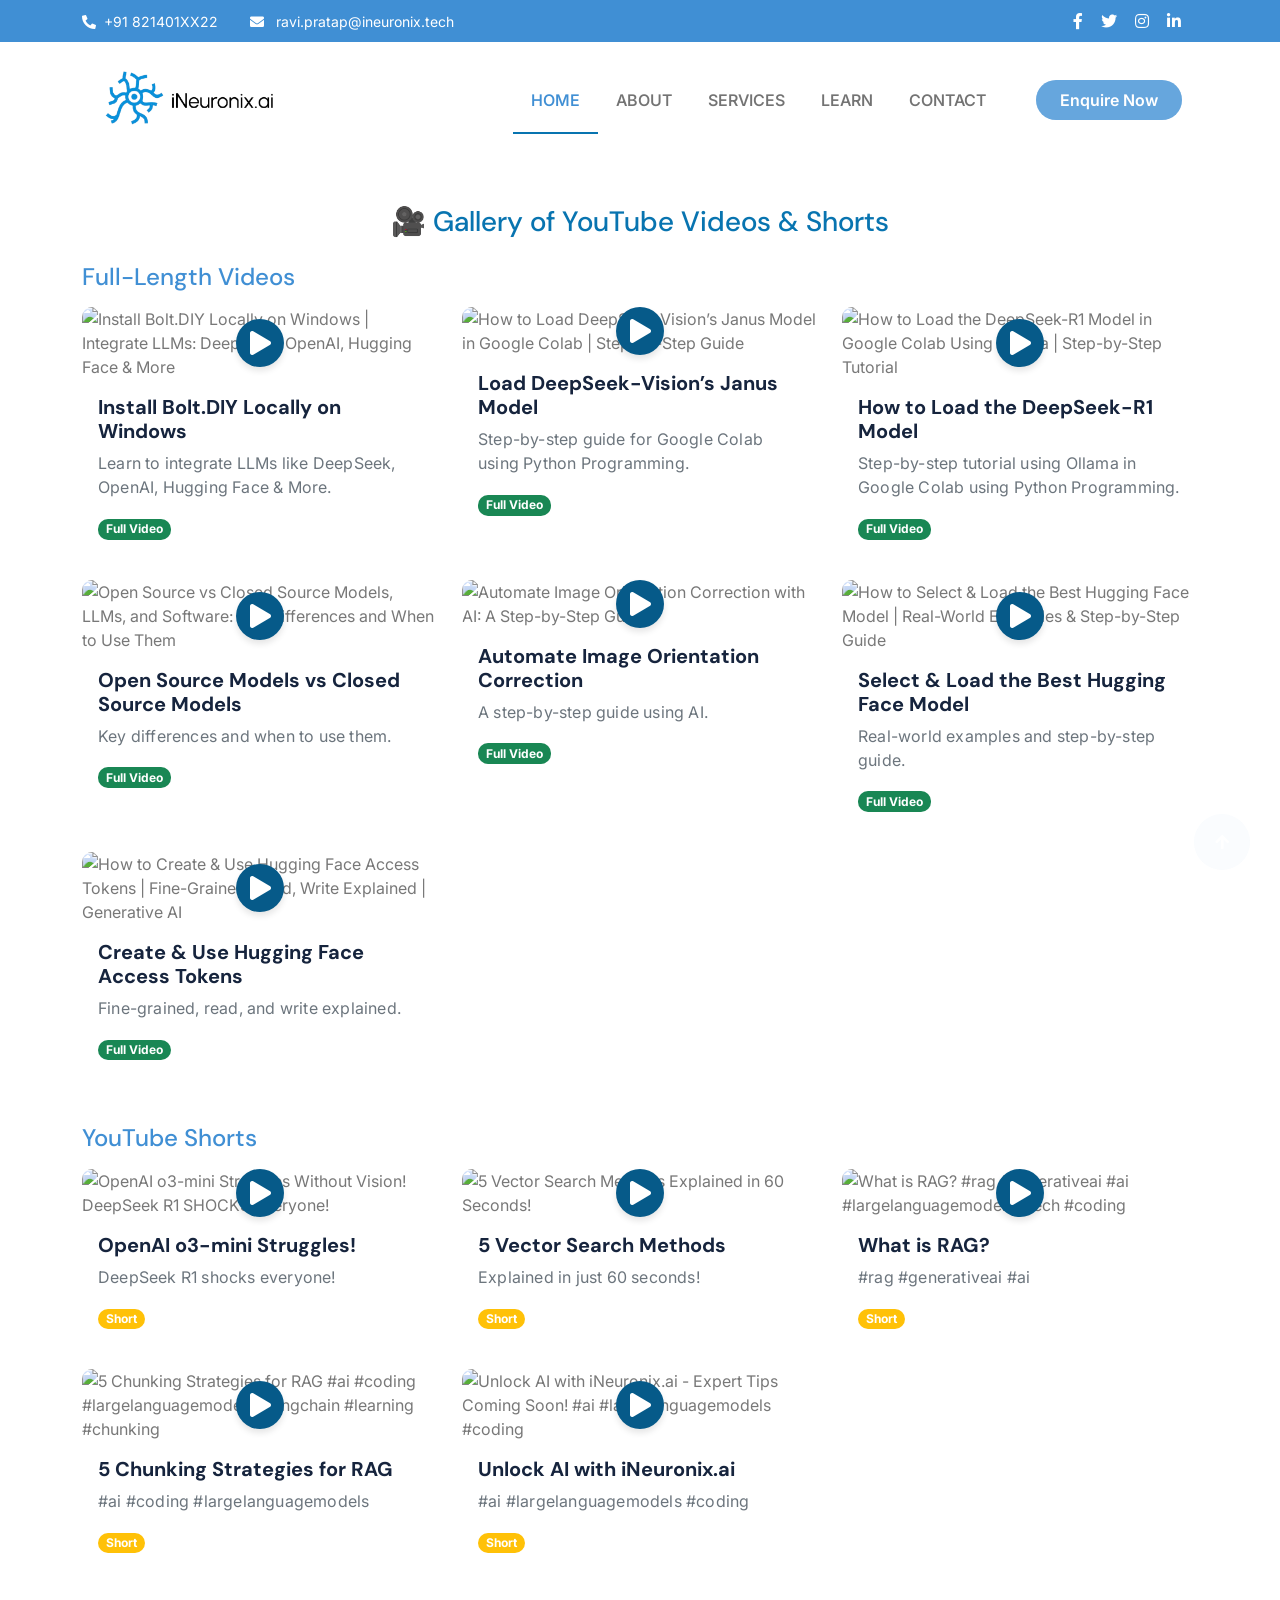
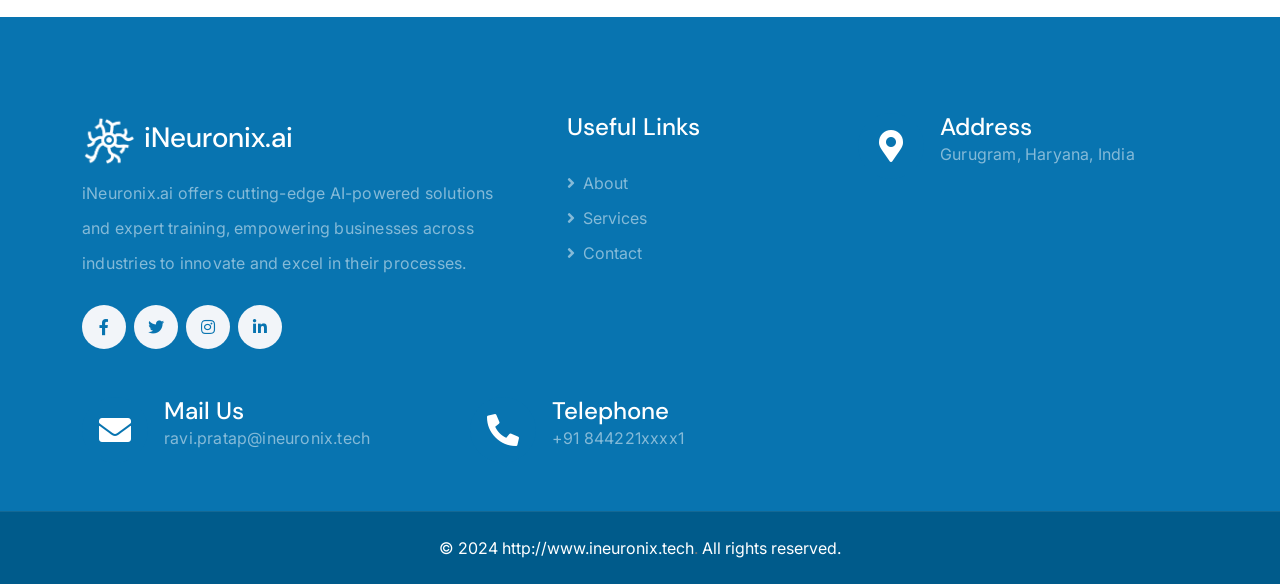
==== learn.html @ c1f0fa04 "adding youtube lectures over here" ====
<!DOCTYPE html>
<html lang="en">
  <head>
    <meta charset="utf-8" />
    <title>iNeuronix.ai</title>
    <link rel="icon" type="image/x-icon" href="img/siteicon.png" />
    <meta content="width=device-width, initial-scale=1.0" name="viewport" />
    <meta content="" name="keywords" />
    <meta content="" name="description" />

    <link rel="stylesheet" href="https://cdnjs.cloudflare.com/ajax/libs/ekko-lightbox/4.0.1/ekko-lightbox.min.css">

    <!-- Google Web Fonts -->
    <link rel="preconnect" href="https://fonts.googleapis.com" />
    <link rel="preconnect" href="https://fonts.gstatic.com" crossorigin />
    <link
      href="https://fonts.googleapis.com/css2?family=DM+Sans:ital,opsz,wght@0,9..40,100..1000;1,9..40,100..1000&family=Inter:slnt,wght@-10..0,100..900&display=swap"
      rel="stylesheet"
    />

      <!-- Add FontAwesome for icons -->
    <link
    rel="stylesheet"
    href="https://cdnjs.cloudflare.com/ajax/libs/font-awesome/6.0.0-beta3/css/all.min.css"
    />


    <!-- Add FontAwesome for icons -->
    <link
    rel="stylesheet"
    href="https://cdnjs.cloudflare.com/ajax/libs/font-awesome/6.0.0-beta3/css/all.min.css"
    />


    <!-- Icon Font Stylesheet -->
    <link
      rel="stylesheet"
      href="https://use.fontawesome.com/releases/v5.15.4/css/all.css"
    />
    <link
      href="https://cdn.jsdelivr.net/npm/bootstrap-icons@1.4.1/font/bootstrap-icons.css"
      rel="stylesheet"
    />

    <!-- Libraries Stylesheet -->
    <link rel="stylesheet" href="lib/animate/animate.min.css" />
    <link href="lib/lightbox/css/lightbox.min.css" rel="stylesheet" />
    <link href="lib/owlcarousel/assets/owl.carousel.min.css" rel="stylesheet" />
    <link
      rel="stylesheet"
      href="https://maxcdn.bootstrapcdn.com/bootstrap/4.1.3/css/bootstrap.min.css"
    />

    <!-- Customized Bootstrap Stylesheet -->
    <link href="css/bootstrap.min.css" rel="stylesheet" />

    <!-- Template Stylesheet -->
    <link href="css/style.css" rel="stylesheet" />
  </head>
  <style>
    .header-carousel {
      position: relative;
    }

    .header-carousel-item {
      position: relative;
      overflow: hidden;
    }

    .banner-carousel .slide-item .left-top-line,
    .banner-carousel .slide-item .right-bottom-curve,
    .banner-carousel .slide-item .right-top-curve {
      position: absolute;
      z-index: 2;
      opacity: 0;
      transition: opacity 1000ms ease, transform 1000ms ease;
    }

    .banner-carousel .slide-item .left-top-line {
      left: 0;
      top: 0;
      width: 350px;
      max-width: 100%;
      height: 100%;
      background: url(img/left-curve-line.png) left top no-repeat;
      transform: translateY(-100%);
    }

    .banner-carousel .slide-item .right-bottom-curve {
      right: 0;
      top: 0;
      width: 655px;
      max-width: 100%;
      height: 100%;
      background: url(img/right-curved-bg.png) right bottom no-repeat;
      transform: translateX(700px);
    }

    .banner-carousel .slide-item .right-top-curve {
      right: 0;
      top: 0;
      width: 164px;
      max-width: 100%;
      height: 100%;
      background: url(img/right-white-curve.png) right top no-repeat;
      transform: translateX(400px);
    }

    /* Active slide styles */
    .banner-carousel .active .left-top-line {
      opacity: 1;
      transform: translate(0);
      transition-delay: 200ms;
    }

    .banner-carousel .active .right-bottom-curve {
      opacity: 1;
      transform: translate(0);
      transition-delay: 1300ms;
    }

    .banner-carousel .active .right-top-curve {
      opacity: 1;
      transform: translate(0);
      transition-delay: 1300ms;
    }

    .custom-section {
      position: relative;
      overflow: hidden;
      padding: 60px 0;
      /* Adjust padding as needed */
    }

    /* Scroll effect */
    .custom-section {
      animation: scrollEffect 1s ease-in-out forwards;
    }

    @keyframes scrollEffect {
      0% {
        opacity: 0;
        transform: translateY(50px);
      }

      100% {
        opacity: 1;
        transform: translateY(0);
      }
    }

    /* Shine effect */
    .shine-effect {
      position: relative;
      overflow: hidden;
    }

    .custom-img {
      display: block;
      max-width: 100%;
      height: auto;
      opacity: 0;
      /* Start with the image hidden */
      animation: fadeIn 1s forwards;
      /* Fade-in animation */
    }

    @keyframes fadeIn {
      0% {
        opacity: 0;
        transform: translateX(-50px);
        /* Start from the left */
      }

      100% {
        opacity: 1;
        transform: translateX(0);
      }
    }

    .shine {
      position: absolute;
      top: 0;
      left: -100%;
      width: 100%;
      height: 100%;
      background: linear-gradient(
        90deg,
        rgba(255, 255, 255, 0.4) 0%,
        rgba(255, 255, 255, 0) 50%
      );
      animation: shine 3s infinite;
    }

    @keyframes shine {
      0% {
        left: -50%;
      }

      100% {
        left: 100%;
      }
    }

    /* button css start navbar */
    .pulse-glow {
      position: relative;
      overflow: hidden;
      color: white;
      animation: pulse 2s infinite;
    }

    .pulse-glow::before {
      content: "";
      position: absolute;
      top: -50%;
      left: -50%;
      width: 200%;
      height: 200%;
      background: rgba(255, 255, 255, 0.2);
      border-radius: 50%;
      animation: pulse-glow-effect 2s infinite;
      z-index: 0;
    }

    .pulse-glow:hover::before {
      animation: pulse-glow-effect 1s infinite;
    }

    @keyframes pulse {
      0% {
        transform: scale(1);
      }

      50% {
        transform: scale(1.05);
      }

      100% {
        transform: scale(1);
      }
    }

    @keyframes pulse-glow-effect {
      0% {
        transform: scale(3);
        opacity: 1;
      }

      100% {
        transform: scale(1);
        opacity: 0;
      }
    }

    .pulse-glow:hover {
      box-shadow: 0 0 15px 10px rgba(255, 255, 255, 0.5);
    }

    /* button css end */

    .custom-topbar {
      background-color: #408fd4;
    }

    .custom-border {
      border-color: white !important;
    }

    .text-white {
      color: white !important;
    }

    /* animation for about us page */
    @keyframes slideInFromRight {
      0% {
        transform: translateX(100%);
        opacity: 0;
      }

      100% {
        transform: translateX(0);
        opacity: 1;
      }
    }

    @keyframes slideInFromLeft {
      0% {
        transform: translateX(-100%);
        opacity: 0;
      }

      100% {
        transform: translateX(0);
        opacity: 1;
      }
    }

    .animate-image {
      animation: slideInFromRight 2.5s ease-in-out forwards;
    }

    .animate-text {
      animation: slideInFromLeft 2.5s ease-in-out forwards;
    }

    .custom-section {
      padding-top: 100px;
      /* Add space at the top */
      padding-bottom: 100px;
      /* Add space at the bottom */
    }

    .welcome-heading {
      font-size: 2rem;
      /* Larger font for prominence */
      font-weight: 700;
      /* Bold for emphasis */
      color: #333;
      /* Dark grey for a professional look */
      margin-bottom: 20px;
    }

    .custom-section {
      border-radius: 10px;
    }

    .custom-heading {
      font-size: 2.5rem;
      font-weight: 700;
      color: #333;
    }

    .custom-paragraph {
      font-size: 1.1rem;
      line-height: 1.6;
    }

    .nav-tabs .nav-link {
      border: none;
      background-color: transparent;
      color: #6c757d;
    }

    .nav-tabs .nav-link.active {
      color: #007bff;
      border-bottom: 2px solid #007bff;
    }

    .AboutusBottomIcons {
      color: #007bff;
    }

    .shine-effect img {
      transition: transform 0.3s ease;
    }

    .shine-effect img:hover {
      transform: scale(1.05);
    }

    .animate-text {
      animation: fadeInUp 1s ease-out;
    }

    .animate-image {
      animation: fadeIn 1s ease-in;
    }

    @keyframes fadeInUp {
      0% {
        opacity: 0;
        transform: translateY(20px);
      }

      100% {
        opacity: 1;
        transform: translateY(0);
      }
    }

    @keyframes fadeIn {
      0% {
        opacity: 0;
      }

      100% {
        opacity: 1;
      }
    }

    /* Styles for the carousel */
    .header-carousel-item {
      position: relative;
      background-size: cover;
      background-position: center;
      overflow: hidden;
      /* Prevent overflow */
    }

    /* Styles for the canvas */
    canvas {
      position: absolute;
      top: 0;
      left: 0;
      z-index: 1;
      /* Ensures canvas is above the background but below the text */
      width: 100%;
      height: 100%;
    }

    /* Carousel caption text style */
    .carousel-caption {
      position: relative;
      z-index: 2;
      /* Keeps the text above the canvas */
    }

    /* Additional styles for carousel content */
    .left-top-line,
    .right-bottom-curve,
    .right-top-curve {
      position: absolute;
      z-index: 3;
      /* Ensure these lines/curves stay above canvas */
    }

    /* Other content styling */
    .text-white,
    .fw-bold,
    .display-1 {
      z-index: 4;
    }

    .service-item {
      margin: 15px;
      transition: transform 0.3s ease, box-shadow 0.3s ease;
    }

    .service-item-inner {
      transition: all 0.3s ease;
    }

    .service-item:hover .service-item-inner {
      box-shadow: 0px 4px 20px rgba(0, 0, 0, 0.1);
      transform: translateY(-10px);
    }

    .service-icon img {
      transition: transform 0.3s ease;
    }

    .service-item:hover .service-icon img {
      transform: scale(1.1);
    }

    .service-item h4,
    .service-item p {
      transition: color 0.3s ease;
    }

    .service-item:hover h4 {
      color: #1d7185;
      font-weight: bold;
    }

    @media (max-width: 768px) {
      .service-item {
        margin: 10px 5px;
      }
    }

    @media (max-width: 576px) {
      .service-item {
        width: 100%;
        margin: 10px 0;
      }
    }

    @media (max-width: 576px) {
      .footer-item,
      .footer p,
      .footer h4 {
        text-align: left;
      }
    }

    .modal {
      background-color: rgba(0, 0, 0, 0.4);
    }
    .modal-header {
      border-bottom: 1px solid #505050;
      padding: 12px 16px 6px 16px;
      .modal-title {
        color: #ccc;

        margin: 0;
      }
      .close {
        font-size: 32px;
        opacity: 1;
        color: #ccc;
        text-shadow: none;
        outline: none;
      }
    }
    .modal-content {
      border-radius: 0;
      border: 0;
      background-color: #323232;
    }
    .img-responsive {
      width: 100%;
    }
    button.btn-play {
      position: absolute;
      top: 0;
      bottom: 0;
      padding: 0;
      margin: 0;
      margin-left: -15px;
      border: 0;
      border-radius: 0;
      outline: 0 !important;
      width: 100%;
      background-color: transparent;
      color: rgba(245, 245, 245, 0.8);
      &:hover,
      &:active,
      &:visited,
      &:focus {
        color: rgba(255, 255, 255, 1);
      }
      .glyphicon {
        padding: 0;
        margin: 0;
        color: inherit;
        background-color: inherit;
        font-size: 64px;
      }
    }
    @media (min-width: 992px) and (max-width: 1199px) {
      button.btn-play {
        .glyphicon {
          font-size: 56px;
        }
      }
    }
    @media (min-width: 768px) and (max-width: 991px) {
      button.btn-play {
        .glyphicon {
          font-size: 46px;
        }
      }
    }
    @media (max-width: 767px) {
      a.video {
        display: block;
      }
      button.btn-play {
        .glyphicon {
          font-size: 56px;
        }
      }
    }

    .play-icon {
  width: 3rem; /* Adjust size for responsiveness */
  height: 3rem; /* Ensure circular shape */
  font-size: 1.5rem; /* Icon size relative to button */
  display: flex;
  align-items: center;
  justify-content: center;
  background-color: #007bff; /* Primary color */
  color: white;
  box-shadow: 0 4px 6px rgba(0, 0, 0, 0.1); /* Optional shadow */
  transition: transform 0.2s ease; /* Smooth hover effect */
}

.play-icon:hover {
  transform: scale(1.1); /* Slightly enlarge on hover */
}

@media (max-width: 768px) {
  .play-icon {
    width: 2.5rem; /* Smaller size on small screens */
    height: 2.5rem;
    font-size: 1.2rem;
  }
}

@media (max-width: 576px) {
  .play-icon {
    width: 2rem; /* Adjust further for very small screens */
    height: 2rem;
    font-size: 1rem;
  }
}

  </style>

  <body>
    <!-- Spinner Start -->
    <div
      id="spinner"
      class="show bg-white position-fixed translate-middle w-100 vh-70 top-50 start-50 d-flex align-items-center justify-content-center"
    >
      <div
        class="spinner-border text-primary"
        style="width: 3rem; height: 3rem"
        role="status"
      >
        <span class="sr-only">Loading...</span>
      </div>
    </div>
    <!-- Spinner End -->

    <!-- Topbar Start -->
    <div
      class="container-fluid topbar px-0 px-lg-4 py-2 d-none d-lg-block custom-topbar"
    >
      <div class="container">
        <div class="row gx-0 align-items-center">
          <div class="col-lg-8 text-center text-lg-start mb-lg-0">
            <div class="d-flex flex-wrap">
              <div class="border-end pe-3 custom-border">
                <a href="#" class="text-white small"
                  ><i class="fas fa-phone-alt text-white me-2"></i>+91
                  821401XX22</a
                >
              </div>
              <div class="ps-3">
                <a href="mailto:example@gmail.com" class="text-white small"
                  ><i class="fas fa-envelope text-white me-2"></i>
                  ravi.pratap@ineuronix.tech</a
                >
              </div>
            </div>
          </div>
          <div class="col-lg-4 text-center text-lg-end">
            <div class="d-flex justify-content-end">
              <div class="d-flex border-end pe-3 custom-border">
                <a class="btn p-0 text-white me-3" href="#"
                  ><i class="fab fa-facebook-f"></i
                ></a>
                <a class="btn p-0 text-white me-3" href="#"
                  ><i class="fab fa-twitter"></i
                ></a>
                <a class="btn p-0 text-white me-3" href="#"
                  ><i class="fab fa-instagram"></i
                ></a>
                <a
                  class="btn p-0 text-white me-0"
                  href="https://www.linkedin.com/in/ineuronix-ai-750268344"
                  ><i class="fab fa-linkedin-in"></i
                ></a>
              </div>
            </div>
          </div>
        </div>
      </div>
    </div>

    <!-- Topbar End -->
    <!-- color code theme #408fd4 -->
    <!-- Navbar & Hero Start -->
    <div class="container-fluid nav-bar px-0 px-lg-4 py-lg-0">
      <div class="container">
        <nav class="navbar navbar-expand-lg navbar-light">
          <a href="index.html" class="navbar-brand p-0">
            <img
              src="img/iNeuronix.ailogo.png"
              alt="Logo"
              class="navbar-logo"
            />
          </a>
          <button
            class="navbar-toggler"
            type="button"
            data-bs-toggle="collapse"
            data-bs-target="#navbarCollapse"
          >
            <span class="fa fa-bars"></span>
          </button>
          <div class="collapse navbar-collapse" id="navbarCollapse">
            <!-- Align all items to the right including "Get a Quote" button -->
            <div class="navbar-nav ms-auto align-items-center">
              <a href="index.html" class="nav-item nav-link active">HOME</a>
              <a href="index.html" class="nav-item nav-link">ABOUT</a>
              <a href="index.html" class="nav-item nav-link">SERVICES</a>
              <a href="learn.html" class="nav-item nav-link">LEARN</a>
              <!-- <a href="carrer.html" class="nav-item nav-link">Careers</a> -->
              <a href="index.html" class="nav-item nav-link">CONTACT</a>
              <!-- Get a Quote Button -->
              <div class="nav-btn px-3">
                <a
                  href="#"
                  id="getQuoteBtn"
                  class="btn btn-primary rounded-pill py-2 px-4 ms-3 flex-shrink-0 pulse-glow"
                  style="background-color: #408fd4"
                  >Enquire Now</a
                >
              </div>

              <!-- Modal for Query Box -->
              <div id="quoteModal" class="modal" tabindex="-1" role="dialog">
                <div class="modal-dialog" role="document">
                  <div class="modal-content">
                    <div class="modal-header">
                      <h5 class="modal-title">Send a Query</h5>
                      <button
                        type="button"
                        class="close"
                        data-bs-dismiss="modal"
                        aria-label="Close"
                      >
                        <span aria-hidden="true">&times;</span>
                      </button>
                    </div>
                    <div class="modal-body">
                      <form id="quoteForm">
                        <div class="mb-3">
                          <label for="query" class="form-label"
                            >Your Query</label
                          >
                          <textarea
                            class="form-control"
                            id="query"
                            rows="3"
                            placeholder="Write your query here..."
                          ></textarea>
                        </div>
                      </form>
                    </div>
                    <div class="modal-footer">
                      <button
                        type="button"
                        class="btn btn-primary"
                        id="sendEmailBtn"
                      >
                        Send
                      </button>
                      <button
                        type="button"
                        class="btn btn-secondary"
                        data-bs-dismiss="modal"
                      >
                        Close
                      </button>
                    </div>
                  </div>
                </div>
              </div>
            </div>
          </div>
        </nav>
      </div>
    </div>
    <!-- Navbar & Hero End -->

    <!-- Modal Search Start -->
    <div
      class="modal fade"
      id="searchModal"
      tabindex="-1"
      aria-labelledby="exampleModalLabel"
      aria-hidden="true"
    >
      <div class="modal-dialog modal-fullscreen">
        <div class="modal-content rounded-0">
          <div class="modal-header">
            <h5 class="modal-title" id="exampleModalLabel">
              Search by keyword
            </h5>
            <button
              type="button"
              class="btn-close"
              data-bs-dismiss="modal"
              aria-label="Close"
            ></button>
          </div>
          <div class="modal-body d-flex align-items-center bg-primary">
            <div class="input-group w-75 mx-auto d-flex">
              <input
                type="search"
                class="form-control p-3"
                placeholder="keywords"
                aria-describedby="search-icon-1"
              />
              <span
                id="search-icon-1"
                class="btn bg-light border nput-group-text p-3"
                ><i class="fa fa-search"></i
              ></span>
            </div>
          </div>
        </div>
      </div>
    </div>
    <!-- Modal Search End -->

<!-- YouTube Section Starts -->
<section class="container my-5">
    <div class="mb-5">
    
    <h3 class="text-center text-primary mb-4" id="youtube-gallery">
      🎥 Gallery of YouTube Videos & Shorts
    </h3>
  
    <!-- Full-Length Videos Section -->
    <h4 class="mb-3" style="color: #408fd4;">Full-Length Videos</h4>
    <div class="row g-4">
      <!-- Video 1 -->
      <div class="col-md-4 col-sm-6">
        <div class="card shadow-sm border-0">
          <div class="position-relative">
            <img
              src="https://img.youtube.com/vi/5AJchjvlkFM/mqdefault.jpg"
              alt="Install Bolt.DIY Locally on Windows | Integrate LLMs: DeepSeek, OpenAI, Hugging Face & More"
              class="card-img-top img-fluid rounded"
            />
            <a
              href="https://youtu.be/5AJchjvlkFM"
              target="_blank"
              class="btn btn-primary position-absolute top-50 start-50 translate-middle rounded-circle play-icon"
              aria-label="Play video Install Bolt.DIY Locally on Windows"
            >
              <i class="fas fa-play"></i>
            </a>
          </div>
          <div class="card-body">
            <h5 class="card-title">Install Bolt.DIY Locally on Windows</h5>
            <p class="card-text text-muted">
              Learn to integrate LLMs like DeepSeek, OpenAI, Hugging Face & More.
            </p>
            <span class="badge bg-success">Full Video</span>
          </div>
        </div>
      </div>
  
      <!-- Video 2 -->
      <div class="col-md-4 col-sm-6">
        <div class="card shadow-sm border-0">
          <div class="position-relative">
            <img
              src="https://img.youtube.com/vi/Y2lNra4HDlc/mqdefault.jpg"
              alt="How to Load DeepSeek-Vision’s Janus Model in Google Colab | Step-by-Step Guide"
              class="card-img-top img-fluid rounded"
            />
            <a
              href="https://youtu.be/Y2lNra4HDlc"
              target="_blank"
              class="btn btn-primary btn-sm position-absolute top-50 start-50 translate-middle rounded-circle play-icon"
              aria-label="Play video How to Load DeepSeek-Vision’s Janus Model"
            >
              <i class="fas fa-play"></i>
            </a>
          </div>
          <div class="card-body">
            <h5 class="card-title">Load DeepSeek-Vision’s Janus Model</h5>
            <p class="card-text text-muted">Step-by-step guide for Google Colab using Python Programming.</p>
            <span class="badge bg-success">Full Video</span>
          </div>
        </div>
      </div>

      <!-- Video Card 3 -->
<div class="col-md-4 col-sm-6">
    <div class="card shadow-sm border-0">
      <div class="position-relative">
        <img
          src="https://img.youtube.com/vi/vvIVIOD5pmQ/mqdefault.jpg"
          alt="How to Load the DeepSeek-R1 Model in Google Colab Using Ollama | Step-by-Step Tutorial"
          class="card-img-top img-fluid rounded"
        />
        <a
          href="https://youtu.be/vvIVIOD5pmQ"
          target="_blank"
          class="btn btn-primary btn-sm position-absolute top-50 start-50 translate-middle rounded-circle play-icon"
          aria-label="Play video How to Load the DeepSeek-R1 Model"
        >
          <i class="fas fa-play"></i>
        </a>
      </div>
      <div class="card-body">
        <h5 class="card-title">How to Load the DeepSeek-R1 Model</h5>
        <p class="card-text text-muted">Step-by-step tutorial using Ollama in Google Colab using Python Programming.</p>
        <span class="badge bg-success">Full Video</span>
      </div>
    </div>
  </div>
  
  <!-- Video Card 4 -->
  <div class="col-md-4 col-sm-6">
    <div class="card shadow-sm border-0">
      <div class="position-relative">
        <img
          src="https://img.youtube.com/vi/NCKCXyfZfzA/mqdefault.jpg"
          alt="Open Source vs Closed Source Models, LLMs, and Software: Key Differences and When to Use Them"
          class="card-img-top img-fluid rounded"
        />
        <a
          href="https://youtu.be/NCKCXyfZfzA"
          target="_blank"
          class="btn btn-primary btn-sm position-absolute top-50 start-50 translate-middle rounded-circle play-icon"
          aria-label="Play video Open Source vs Closed Source Models"
        >
          <i class="fas fa-play"></i>
        </a>
      </div>
      <div class="card-body">
        <h5 class="card-title">Open Source Models vs Closed Source Models</h5>
        <p class="card-text text-muted">Key differences and when to use them.</p>
        <span class="badge bg-success">Full Video</span>
      </div>
    </div>
  </div>
  
  <!-- Video Card 5 -->
  <div class="col-md-4 col-sm-6">
    <div class="card shadow-sm border-0">
      <div class="position-relative">
        <img
          src="https://img.youtube.com/vi/DJSUKn8GJug/mqdefault.jpg"
          alt="Automate Image Orientation Correction with AI: A Step-by-Step Guide"
          class="card-img-top img-fluid rounded"
        />
        <a
          href="https://youtu.be/DJSUKn8GJug"
          target="_blank"
          class="btn btn-primary btn-sm position-absolute top-50 start-50 translate-middle rounded-circle play-icon"
          aria-label="Play video Automate Image Orientation Correction"
        >
          <i class="fas fa-play"></i>
        </a>
      </div>
      <div class="card-body">
        <h5 class="card-title">Automate Image Orientation Correction</h5>
        <p class="card-text text-muted">A step-by-step guide using AI.</p>
        <span class="badge bg-success">Full Video</span>
      </div>
    </div>
  </div>
  
  <!-- Video Card 6 -->
  <div class="col-md-4 col-sm-6">
    <div class="card shadow-sm border-0">
      <div class="position-relative">
        <img
          src="https://img.youtube.com/vi/vr5sCW8g6pM/mqdefault.jpg"
          alt="How to Select & Load the Best Hugging Face Model | Real-World Examples & Step-by-Step Guide"
          class="card-img-top img-fluid rounded"
        />
        <a
          href="https://youtu.be/vr5sCW8g6pM"
          target="_blank"
          class="btn btn-primary btn-sm position-absolute top-50 start-50 translate-middle rounded-circle play-icon"
          aria-label="Play video Select & Load the Best Hugging Face Model"
        >
          <i class="fas fa-play"></i>
        </a>
      </div>
      <div class="card-body">
        <h5 class="card-title">Select & Load the Best Hugging Face Model</h5>
        <p class="card-text text-muted">Real-world examples and step-by-step guide.</p>
        <span class="badge bg-success">Full Video</span>
      </div>
    </div>
  </div>
  
  <!-- Video Card 7 -->
  <div class="col-md-4 col-sm-6">
    <div class="card shadow-sm border-0">
      <div class="position-relative">
        <img
          src="https://img.youtube.com/vi/jHq0szbqL9Y/mqdefault.jpg"
          alt="How to Create & Use Hugging Face Access Tokens | Fine-Grained, Read, Write Explained | Generative AI"
          class="card-img-top img-fluid rounded"
        />
        <a
          href="https://youtu.be/jHq0szbqL9Y"
          target="_blank"
          class="btn btn-primary btn-sm position-absolute top-50 start-50 translate-middle rounded-circle play-icon"
          aria-label="Play video Create & Use Hugging Face Access Tokens"
        >
          <i class="fas fa-play"></i>
        </a>
      </div>
      <div class="card-body">
        <h5 class="card-title">Create & Use Hugging Face Access Tokens</h5>
        <p class="card-text text-muted">Fine-grained, read, and write explained.</p>
        <span class="badge bg-success">Full Video</span>
      </div>
    </div>
  </div>
  
  
      <!-- Repeat for other full-length videos -->
      <!-- Add cards for all other videos following the same structure -->
    </div>
  
    <!-- Shorts Section -->
    <h4 class="mt-5 mb-3" style="color: #408fd4;">YouTube Shorts</h4>
    <div class="row g-4">
      <!-- Short 1 -->
      <div class="col-md-4 col-sm-6">
        <div class="card shadow-sm border-0">
          <div class="position-relative">
            <img
              src="https://img.youtube.com/vi/7bcs5Qo1Xew/mqdefault.jpg"
              alt="OpenAI o3-mini Struggles Without Vision! DeepSeek R1 SHOCKS Everyone!"
              class="card-img-top img-fluid rounded"
            />
            <a
              href="https://youtube.com/shorts/7bcs5Qo1Xew"
              target="_blank"
              class="btn btn-primary btn-sm position-absolute top-50 start-50 translate-middle rounded-circle play-icon"
              aria-label="Play short OpenAI o3-mini Struggles Without Vision"
            >
              <i class="fas fa-play"></i>
            </a>
          </div>
          <div class="card-body">
            <h5 class="card-title">OpenAI o3-mini Struggles!</h5>
            <p class="card-text text-muted">DeepSeek R1 shocks everyone!</p>
            <span class="badge bg-warning">Short</span>
          </div>
        </div>
      </div>
  
      <!-- Short 2 -->
      <div class="col-md-4 col-sm-6">
        <div class="card shadow-sm border-0">
          <div class="position-relative">
            <img
              src="https://img.youtube.com/vi/E8EFEJ_XKJ4/mqdefault.jpg"
              alt="5 Vector Search Methods Explained in 60 Seconds!"
              class="card-img-top img-fluid rounded"
            />
            <a
              href="https://youtube.com/shorts/E8EFEJ_XKJ4"
              target="_blank"
              class="btn btn-primary btn-sm position-absolute top-50 start-50 translate-middle rounded-circle play-icon"
              aria-label="Play short 5 Vector Search Methods"
            >
              <i class="fas fa-play"></i>
            </a>
          </div>
          <div class="card-body">
            <h5 class="card-title">5 Vector Search Methods</h5>
            <p class="card-text text-muted">Explained in just 60 seconds!</p>
            <span class="badge bg-warning">Short</span>
          </div>
        </div>
      </div>

      <!-- Short 3 -->
<div class="col-md-4 col-sm-6">
    <div class="card shadow-sm border-0">
      <div class="position-relative">
        <img
          src="https://img.youtube.com/vi/cdIrGpb0aqM/mqdefault.jpg"
          alt="What is RAG? #rag #generativeai #ai #largelanguagemodels #tech #coding"
          class="card-img-top img-fluid rounded"
        />
        <a
          href="https://youtube.com/shorts/cdIrGpb0aqM"
          target="_blank"
          class="btn btn-primary btn-sm position-absolute top-50 start-50 translate-middle rounded-circle play-icon"
          aria-label="Play short What is RAG?"
        >
          <i class="fas fa-play"></i>
        </a>
      </div>
      <div class="card-body">
        <h5 class="card-title">What is RAG?</h5>
        <p class="card-text text-muted">#rag #generativeai #ai</p>
        <span class="badge bg-warning">Short</span>
      </div>
    </div>
  </div>
  
  <!-- Short 4 -->
  <div class="col-md-4 col-sm-6">
    <div class="card shadow-sm border-0">
      <div class="position-relative">
        <img
          src="https://img.youtube.com/vi/xlN3HMVhSmg/mqdefault.jpg"
          alt="5 Chunking Strategies for RAG #ai #coding #largelanguagemodels #langchain #learning #chunking"
          class="card-img-top img-fluid rounded"
        />
        <a
          href="https://youtube.com/shorts/xlN3HMVhSmg"
          target="_blank"
          class="btn btn-primary btn-sm position-absolute top-50 start-50 translate-middle rounded-circle play-icon"
          aria-label="Play short 5 Chunking Strategies for RAG"
        >
          <i class="fas fa-play"></i>
        </a>
      </div>
      <div class="card-body">
        <h5 class="card-title">5 Chunking Strategies for RAG</h5>
        <p class="card-text text-muted">#ai #coding #largelanguagemodels</p>
        <span class="badge bg-warning">Short</span>
      </div>
    </div>
  </div>
  
  <!-- Short 5 -->
  <div class="col-md-4 col-sm-6">
    <div class="card shadow-sm border-0">
      <div class="position-relative">
        <img
          src="https://img.youtube.com/vi/EMslLvAOVHE/mqdefault.jpg"
          alt="Unlock AI with iNeuronix.ai - Expert Tips Coming Soon! #ai #largelanguagemodels #coding"
          class="card-img-top img-fluid rounded"
        />
        <a
          href="https://youtube.com/shorts/EMslLvAOVHE"
          target="_blank"
          class="btn btn-primary btn-sm position-absolute top-50 start-50 translate-middle rounded-circle play-icon"
          aria-label="Play short Unlock AI with iNeuronix.ai"
        >
          <i class="fas fa-play"></i>
        </a>
      </div>
      <div class="card-body">
        <h5 class="card-title">Unlock AI with iNeuronix.ai</h5>
        <p class="card-text text-muted">#ai #largelanguagemodels #coding</p>
        <span class="badge bg-warning">Short</span>
      </div>
    </div>
  </div>
</div>
      <!-- Repeat for other shorts -->
      <!-- Add cards for all other shorts following the same structure -->
    </div>
  </section>
  <!-- YouTube Section Ends -->
  

  <!-- Optional: Include a grid system or additional CSS framework if needed -->
  
    <!-- Footer Start -->
    <div class="container-fluid footer py-5 wow fadeIn" data-wow-delay="0.2s">
      <div class="container py-5">
        <div class="row g-5">
          <!-- Company Info Section -->
          <div class="col-md-6 col-lg-5">
            <div class="footer-item">
              <a href="index.html">
                <h3>
                  <img
                    src="img/footerLogo.png"
                    alt="Logo"
                    class="navbar-logo"
                  />
                  <span style="color: #fff">iNeuronix.ai</span>
                </h3>
              </a>
              <p class="text-white-50 mb-4">
                iNeuronix.ai offers cutting-edge AI-powered solutions and expert
                training, empowering businesses across industries to innovate
                and excel in their processes.
              </p>
              <div class="footer-btn d-flex">
                <a class="btn btn-md-square rounded-circle me-2" href="#"
                  ><i class="fab fa-facebook-f"></i
                ></a>
                <a class="btn btn-md-square rounded-circle me-2" href="#"
                  ><i class="fab fa-twitter"></i
                ></a>
                <a class="btn btn-md-square rounded-circle me-2" href="#"
                  ><i class="fab fa-instagram"></i
                ></a>
                <a class="btn btn-md-square rounded-circle me-2" href="#"
                  ><i class="fab fa-linkedin-in"></i
                ></a>
              </div>
            </div>
          </div>

          <!-- Useful Links Section -->
          <div class="col-md-6 col-lg-3">
            <div class="footer-item">
              <h4 class="text-white mb-4">Useful Links</h4>
              <ul class="list-unstyled">
                <li>
                  <a href="#" class="text-white-50"
                    ><i class="fas fa-angle-right me-2"></i>About</a
                  >
                </li>
                <li>
                  <a href="#" class="text-white-50"
                    ><i class="fas fa-angle-right me-2"></i>Services</a
                  >
                </li>
                <li>
                  <!-- <a href="#" class="text-white-50"
                    ><i class="fas fa-angle-right me-2"></i>Careers</a
                  > -->
                </li>
                <li>
                  <a href="#" class="text-white-50"
                    ><i class="fas fa-angle-right me-2"></i>Contact</a
                  >
                </li>
              </ul>
            </div>
          </div>

          <!-- Contact Info Section -->
          <div class="col-lg-6 col-xl-4">
            <div class="d-flex">
              <div
                class="btn-xl-square bg-primary text-white rounded-circle p-4 me-3"
              >
                <i class="fas fa-map-marker-alt fa-2x"></i>
              </div>
              <div>
                <h4 class="text-white">Address</h4>
                <p class="text-white-50 mb-0">Gurugram, Haryana, India</p>
              </div>
            </div>
          </div>

          <div class="col-lg-6 col-xl-4">
            <div class="d-flex">
              <div
                class="btn-xl-square bg-primary text-white rounded-circle p-4 me-3"
              >
                <i class="fas fa-envelope fa-2x"></i>
              </div>
              <div>
                <h4 class="text-white">Mail Us</h4>
                <p class="text-white-50 mb-0">ravi.pratap@ineuronix.tech</p>
              </div>
            </div>
          </div>

          <div class="col-lg-6 col-xl-4">
            <div class="d-flex">
              <div
                class="btn-xl-square bg-primary text-white rounded-circle p-4 me-3"
              >
                <i class="fas fa-phone-alt fa-2x"></i>
              </div>
              <div>
                <h4 class="text-white">Telephone</h4>
                <p class="text-white-50 mb-0">+91 844221xxxx1</p>
              </div>
            </div>
          </div>
        </div>
      </div>
    </div>
    <!-- Footer End -->

    <!-- Copyright Start -->
    <div class="container-fluid copyright py-4">
      <div class="container">
        <div class="row g-4 align-items-center">
          <center>
            <span class="text-body"
              ><a href="#" class="text-white"
                >© 2024 http://www.ineuronix.tech</a
              >. <span class="text-white">All rights reserved.</span></span
            >
          </center>
        </div>
      </div>
    </div>
    <!-- Copyright End -->

    <script>
      $(document).delegate(
        '*[data-toggle="lightbox"]',
        "click",
        function (event) {
          event.preventDefault();
          $(this).ekkoLightbox();
        }
      );
    </script>

    <!-- Back to Top -->
    <a
      href="#"
      class="btn btn-lg-square rounded-circle back-to-top contact-sendbtn"
      ><i class="fa fa-arrow-up"></i
    ></a>

    <script src="https://cdnjs.cloudflare.com/ajax/libs/ekko-lightbox/4.0.1/ekko-lightbox.min.js"></script>

    <script src="https://ajax.googleapis.com/ajax/libs/jquery/3.3.1/jquery.min.js"></script>
    <script src="https://maxcdn.bootstrapcdn.com/bootstrap/4.1.3/js/bootstrap.min.js"></script>

    <!-- JavaScript Libraries -->
    <script src="https://ajax.googleapis.com/ajax/libs/jquery/3.6.4/jquery.min.js"></script>
    <script src="https://cdn.jsdelivr.net/npm/bootstrap@5.0.0/dist/js/bootstrap.bundle.min.js"></script>
    <script src="lib/wow/wow.min.js"></script>
    <script src="lib/easing/easing.min.js"></script>
    <script src="lib/waypoints/waypoints.min.js"></script>
    <script src="lib/counterup/counterup.min.js"></script>
    <script src="lib/lightbox/js/lightbox.min.js"></script>
    <script src="lib/owlcarousel/owl.carousel.min.js"></script>

    <!-- Template Javascript -->
    <script src="js/main.js"></script>
    <script src="js/banner.js"></script>
    <script src="js/animations.js"></script>

    <script
      src="https://code.jquery.com/jquery-3.3.1.min.js"
      integrity="sha256-FgpCb/KJQlLNfOu91ta32o/NMZxltwRo8QtmkMRdAu8="
      crossorigin="anonymous"
    ></script>
  </body>
</html>
---- css/style.css ----
/*** Spinner Start ***/



/* navbar new css */
/* Fresh Navbar Styles */
/* .navbar {
     background-color: #fff; /
    box-shadow: 0 2px 10px rgba(0, 0, 0, 0.1); 
} */

p {
    letter-spacing: 0.2px;
}

.navbar .nav-link {
    color: #333;
    /* Default text color */
    font-weight: 550;
    /* Slightly bolder text */
    padding: 10px 15px;
    /* Spacing around the nav items */
    position: relative;
    /* For positioning the underline effect */
    transition: color 0.3s ease;
    /* Smooth transition for color change */
}

.navbar .nav-link:hover,
.navbar .nav-link.active {
    color: #0874b0;
    /* Hover/Active text color */
}

.navbar .nav-link::before {
    content: "";
    position: absolute;
    bottom: -4px;
    /* Positioning the underline slightly below the text */
    left: 0;
    width: 0;
    height: 2px;
    background-color: #0874b0;
    /* Underline color */
    transition: width 0.3s ease;
    /* Smooth animation for underline */
}

.navbar .nav-link:hover::before,
.navbar .nav-link.active::before {
    width: 100%;
    /* Full width underline on hover/active */
}

.navbar-logo {
    max-height: 55px;
    /* Restrict the logo size */
}

/* Toggler button styles */
.navbar-toggler {
    border: none;
    outline: none;
}

.navbar-toggler .fa-bars {
    color: #333;
    font-size: 20px;
    /* Slightly larger icon */
}

/* Button styles */
.nav-btn .btn-primary {
    background-color: #408fd4;
    /* Use the primary color */
    border: none;
    transition: background-color 0.3s ease;
}

.nav-btn .btn-primary:hover {
    background-color: #065a89;
    /* Darken button on hover */
}



/* navbar css end */
#spinner {
    opacity: 0;
    visibility: hidden;
    transition: opacity .5s ease-out, visibility 0s linear .5s;
    z-index: 99999;
}

#spinner.show {
    transition: opacity .5s ease-out, visibility 0s linear 0s;
    visibility: visible;
    opacity: 1;
}

/*** Spinner End ***/

.back-to-top {
    position: fixed;
    right: 30px;
    bottom: 30px;
    transition: 0.5s;
    z-index: 99;
}


/*** Button Start ***/
.btn {
    font-weight: 600;
    transition: .5s;
}

.btn-square {
    width: 32px;
    height: 32px;
}

.btn-sm-square {
    width: 34px;
    height: 34px;
}

.btn-md-square {
    width: 44px;
    height: 44px;
}

.btn-lg-square {
    width: 56px;
    height: 56px;
}

.btn-xl-square {
    width: 66px;
    height: 66px;
}

.btn-square,
.btn-sm-square,
.btn-md-square,
.btn-lg-square,
.btn-xl-square {
    padding: 0;
    display: flex;
    align-items: center;
    justify-content: center;
    font-weight: normal;
}

.btn.btn-primary {
    background-color: #065a89;
    color: var(--bs-white);
    border: none;
}

.btn.btn-primary:hover {
    background: var(--bs-dark);
    color: var(--bs-white);
}

.btn.btn-light {
    color: var(--bs-primary);
    border: none;
}

.btn.btn-light:hover {
    color: var(--bs-white);
    background: var(--bs-dark);
}

.btn.btn-dark {
    color: var(--bs-white);
    border: none;
    position: relative;
    display: block;
    font-size: 18px;
    line-height: 30px;
    font-weight: 400;
    padding: 19px 50px 16px;
    z-index: 1;
    letter-spacing: 0.1em;
    color: inherit;
}


.btn.btn-dark:hover {
    color: var(--bs-primary);
    background: var(--bs-light);
}


/*** Topbar Start ***/
.topbar .dropdown-toggle::after {
    border: none;
    content: "\f107";
    font-family: "Font Awesome 5 Free";
    font-weight: 600;
    vertical-align: middle;
    margin-left: 8px;
    color: var(--bs-primary);
}

.topbar .dropdown .dropdown-menu a:hover {
    background: var(--bs-primary);
    color: var(--bs-white);
}

.topbar .dropdown .dropdown-menu {
    transform: rotateX(0deg);
    visibility: visible;
    background: var(--bs-light);
    padding-top: 10px;
    border: 0;
    transition: .5s;
    opacity: 1;
}

/*** Topbar End ***/


/*** Navbar Start ***/
.nav-bar {
    background: var(--bs-white);
    transition: 1s;
}

.navbar-light .navbar-brand img {
    max-height: 60px;
    transition: .5s;
}

.nav-bar .navbar-light .navbar-brand img {
    max-height: 95px;
}

.navbar .navbar-nav .nav-item .nav-link {
    padding: 0;
}

.navbar .navbar-nav .nav-item {
    display: flex;
    align-items: center;
    padding: 18px;
}

.navbar-light .navbar-nav .nav-item:hover,
.navbar-light .navbar-nav .nav-item.active,
.navbar-light .navbar-nav .nav-item:hover .nav-link,
.navbar-light .navbar-nav .nav-item.active .nav-link {
    /* color: var(--bs-primary); */
    color: #408fd4;
}

@media (max-width: 991px) {
    .navbar {
        padding: 10px 0;
    }

    .navbar .navbar-nav .nav-link {
        padding: 0;
    }

    .navbar .navbar-nav .nav-item {
        display: flex;
        padding: 10px;
        flex-direction: column;
        justify-content: start;
        align-items: start;
    }

    .navbar .navbar-nav .nav-btn {
        display: flex;
        justify-content: start;
    }

    .navbar .navbar-nav {
        width: 100%;
        display: flex;
        margin-top: 20px;
        padding-bottom: 20px;
        /* background: var(--bs-light); */
        border-radius: 10px;
    }

    .navbar.navbar-expand-lg .navbar-toggler {
        padding: 8px 15px;
        border: 1px solid var(--bs-primary);
        color: var(--bs-primary);
    }
}

.navbar .dropdown-toggle::after {
    border: none;
    content: "\f107";
    font-family: "Font Awesome 5 Free";
    font-weight: 600;
    vertical-align: middle;
    margin-left: 8px;
}

.dropdown .dropdown-menu .dropdown-item:hover {
    background: var(--bs-primary);
    color: var(--bs-white);
}

@media (min-width: 992px) {
    .navbar {
        padding: 10px 0;
    }

    .navbar .nav-btn {
        display: flex;
        align-items: center;
        justify-content: end;
    }

    .navbar .navbar-nav {
        /* width: 100%; */
        display: flex;
        justify-content: center;
        align-items: center;

        border-radius: 10px;
    }

    .navbar .navbar-nav .nav-btn {
        width: 100%;
        display: flex;
        margin-left: auto;
    }

    .navbar .nav-item .dropdown-menu {
        display: block;
        visibility: hidden;
        top: 100%;
        transform: rotateX(-75deg);
        transform-origin: 0% 0%;
        border: 0;
        border-radius: 10px;
        transition: .5s;
        opacity: 0;
    }

    .navbar .nav-item:hover .dropdown-menu {
        transform: rotateX(0deg);
        visibility: visible;
        margin-top: 20px;
        background: var(--bs-light);
        transition: .5s;
        opacity: 1;
    }
}

/*** Navbar End ***/


/*** Carousel Hero Header Start ***/
.header-carousel .header-carousel-item {
    height: 600px;
}

.header-carousel .owl-nav .owl-prev,
.header-carousel .owl-nav .owl-next {
    position: absolute;
    width: 60px;
    height: 60px;
    border-radius: 60px;
    background: var(--bs-light);
    /* color: var(--bs-primary); */
    color: #408fd4;
    font-size: 26px;
    display: flex;
    align-items: center;
    justify-content: center;
    transition: 0.5s;
}

.header-carousel .owl-nav .owl-prev {
    bottom: 30px;
    left: 50%;
    transform: translateX(-50%);
    margin-left: 30px;
}

.header-carousel .owl-nav .owl-next {
    bottom: 30px;
    right: 50%;
    transform: translateX(-50%);
    margin-right: 30px;
}

.header-carousel .owl-nav .owl-prev:hover,
.header-carousel .owl-nav .owl-next:hover {
    box-shadow: inset 0 0 100px 0 var(--bs-secondary);
    color: var(--bs-white);
    background-color: #408fd4;
}

.header-carousel .header-carousel-item .carousel-caption {
    position: absolute;
    width: 100%;
    height: 100%;
    left: 0;
    bottom: 0;
    background: rgba(0, 0, 0, .2);
    display: flex;
    align-items: center;
}

@media (max-width: 991px) {
    .header-carousel .header-carousel-item .carousel-caption {
        padding-top: 45px;
    }

    .header-carousel .header-carousel-item {
        height: 1300px;
    }
}

@media (max-width: 767px) {
    .header-carousel .header-carousel-item {
        height: 950px;
    }

    .header-carousel .owl-nav .owl-prev {
        bottom: -30px;
        left: 50%;
        transform: translateX(-50%);
        margin-left: -45px;
    }

    .header-carousel .owl-nav .owl-next {
        bottom: -30px;
        left: 50%;
        transform: translateX(-50%);
        margin-left: 45px;
    }
}

/*** Carousel Hero Header End ***/


/*** Single Page Hero Header Start ***/
.bg-breadcrumb {
    position: relative;
    overflow: hidden;
    background: linear-gradient(rgba(1, 95, 201, 0.9), rgba(0, 0, 0, 0.2)), url(../img/bg-breadcrumb.jpg);
    background-position: center center;
    background-repeat: no-repeat;
    background-size: cover;
    padding: 60px 0 60px 0;
    transition: 0.5s;
}

.bg-breadcrumb .breadcrumb {
    position: relative;
}

.bg-breadcrumb .breadcrumb .breadcrumb-item a {
    color: var(--bs-white);
}

/*** Single Page Hero Header End ***/


/*** Feature Start ***/
.feature .feature-item {
    box-shadow: rgba(50, 50, 93, 0.25) 0px 50px 100px -20px, rgba(0, 0, 0, 0.3) 0px 30px 60px -30px;
    border-radius: 10px;
    background: var(--bs-white);
    transition: 0.5s;
}

.feature .feature-item:hover {
    /* background: var(--bs-primary); */
    background: #0874b0;
    color: #ffffff;
}

.feature .feature-item .feature-icon {
    position: relative;
    width: 100px;
    display: inline-flex;
    align-items: center;
    justify-content: center;
    border-bottom-left-radius: 10px;
    border-bottom-right-radius: 10px;
    background: var(--bs-light);
}

.feature .feature-item:hover .feature-icon i {
    z-index: 9;
}

.feature .feature-item .feature-icon::after {
    content: "";
    position: absolute;
    width: 100%;
    height: 0;
    top: 0;
    left: 0;
    border-bottom-left-radius: 10px;
    border-bottom-right-radius: 10px;
    background: var(--bs-dark);
    transition: 0.5s;
    z-index: 1;
}

.feature .feature-item:hover .feature-icon::after {
    height: 100%;
}

.feature .feature-item .feature-icon {
    color: var(--bs-primary);
}

.feature .feature-item .feature-icon,
.feature .feature-item h4,
.feature .feature-item p {
    transition: 0.5s;
}

.feature .feature-item:hover .feature-icon {
    color: var(--bs-white);
}

.feature .feature-item:hover h4,
.feature .feature-item:hover p {
    color: var(--bs-white);
}

.feature .feature-item:hover a.btn {
    background: var(--bs-white);
    color: var(--bs-primary);
}

.feature .feature-item:hover a.btn:hover {
    background: var(--bs-dark);
    color: var(--bs-white);
}

/*** Feature End ***/


/*** Service Start ***/
.service .service-item {
    border-radius: 10px;

}

.service .service-item .service-img {
    position: relative;
    overflow: hidden;
    border-top-left-radius: 10px;
    border-top-right-radius: 10px;
}

.service .service-item .service-img img {
    transition: 0.5s;
}

.service .service-item:hover .service-img img {
    transform: scale(1.1);
}

.service .service-item .service-img::after {
    content: "";
    position: absolute;
    width: 100%;
    height: 0;
    top: 0;
    left: 0;
    border-top-left-radius: 10px;
    border-top-right-radius: 10px;
    background: rgba(1, 95, 201, .2);
    transition: 0.5s;
    z-index: 1;
}

.service .service-item:hover .service-img::after {
    height: 100%;
}

.service .service-item .service-img .service-icon {
    position: absolute;
    width: 70px;
    bottom: 0;
    right: 25px;
    border-top-left-radius: 10px;
    border-top-right-radius: 10px;
    background: var(--bs-light);
    display: flex;
    align-items: center;
    justify-content: center;
    transition: 0.5s;
    z-index: 9;
}

.service .service-item .service-img .service-icon i {
    /* color: var(--bs-primary); */
    color: #0874b0;
    transition: 0.5s;
}

.service .service-item:hover .service-img .service-icon i {
    transform: rotateX(360deg);
    color: var(--bs-white);
}

.service-item:hover {
    color: #fff;

    .ServicesMainHeading {
        color: #fff;

    }

    #service-lmbtn {
        background: #fff;
        color: #0874b0;
    }



}



.service .service-item:hover .service-img .service-icon {
    bottom: 0;
    /* color: var(--bs-white); */
    background: #0874b0;
}


.service .service-content {
    position: relative;
    min-height: 350px;
    /* Sets the minimum height for the cards */
    border-bottom-left-radius: 10px;
    border-bottom-right-radius: 10px;
    background: #ffffff;
    display: flex;
    flex-direction: column;
    justify-content: space-between;
    /* Ensure content is spaced well within the card */
    /* z-index: 0; */
}

.service .service-item {
    display: flex;
    flex-direction: column;
    height: 100%;
    /* This ensures the card stretches to fill available space */
    box-shadow: rgba(50, 50, 93, 0.25) 0px 50px 100px -20px, rgba(0, 0, 0, 0.3) 0px 30px 60px -30px, rgba(10, 37, 64, 0.35) 0px -2px 6px 0px inset;
}

.service .service-item .service-content .service-content-inner {
    position: relative;
    z-index: 9;
}



.service .service-item .service-content .service-content-inner .h4,
.service .service-item .service-content .service-content-inner p {
    transition: 0.5s;
}

.service .service-item:hover .service-content .service-content-inner .h4,
.service .service-item:hover .service-content .service-content-inner p {
    /* color: var(--bs-white); */

    z-index: 0;
}

.service .service-item:hover .service-content .service-content-inner .btn.btn-primary {
    color: var(--bs-primary);
    background: var(--bs-white);
    z-index: 0;
}

.service .service-item:hover .service-content .service-content-inner .btn.btn-primary:hover {
    color: var(--bs-white);
    background: var(--bs-dark);
    z-index: 0;
}

.service .service-item:hover .service-content .service-content-inner .h4:hover {
    color: var(--bs-dark);
    z-index: 0;
}


.service .service-item .service-content::after {
    content: "";
    position: absolute;
    width: 100%;
    height: 0;
    bottom: 0;
    left: 0;
    border-bottom-left-radius: 10px;
    border-bottom-right-radius: 10px;
    /* background: var(--bs-primary); */
    background: #0874b0;
    transition: 0.5s;
    z-index: 0;
}

.service .service-item:hover .service-content::after {
    height: 100%;
}

/*** Service End ***/


/*** FAQs Start ***/
.faq-section .accordion .accordion-item .accordion-header .accordion-button {
    color: var(--bs-white);
    background: rgba(1, 95, 201, .8);
    font-size: 18px;
}

.faq-section .accordion .accordion-item .accordion-header .accordion-button.collapsed {
    color: var(--bs-primary);
    background: var(--bs-light);
}

/*** FAQs End ***/


/*** Blog Start ***/
.blog .blog-item {
    border-radius: 10px;
    transition: 0.5s;
}

.blog .blog-item:hover {
    box-shadow: 0 0 45px rgba(0, 0, 0, .1);
}

.blog .blog-item:hover .blog-content {
    background: var(--bs-white);
}

.blog .blog-item .blog-img {
    border-top-left-radius: 10px;
    border-top-right-radius: 10px;
    position: relative;
    overflow: hidden;
}

.blog .blog-item .blog-img img {
    transition: 0.5s;
}

.blog .blog-item:hover .blog-img img {
    transform: scale(1.2);
}

.blog .blog-item .blog-img::after {
    content: "";
    position: absolute;
    width: 100%;
    height: 0;
    top: 0;
    left: 0;
    border-top-left-radius: 10px;
    border-top-right-radius: 10px;
    background: rgba(1, 95, 201, .2);
    transition: 0.5s;
    z-index: 1;
}

.blog .blog-item:hover .blog-img::after {
    height: 100%;
}

.blog .blog-item .blog-img .blog-categiry {
    position: absolute;
    bottom: 0;
    right: 0;
    border-top-left-radius: 10px;
    display: inline-flex;
    color: var(--bs-white);
    background: var(--bs-primary);
    z-index: 9;
}

.blog .blog-item .blog-content {
    border-bottom-left-radius: 10px;
    border-bottom-right-radius: 10px;
    background: var(--bs-light);
}

.blog .blog-item .blog-content a.btn {
    color: var(--bs-dark);
}

.blog .blog-item:hover .blog-content a.btn:hover {
    color: var(--bs-primary);
}

/*** Blog End ***/


/*** Team Start ***/
.team .team-item .team-img {
    position: relative;
    overflow: hidden;
    border-top-left-radius: 10px;
    border-top-right-radius: 10px;
}

.team .team-item .team-img img {
    transition: 0.5s;
}

.team .team-item:hover .team-img img {
    transform: scale(1.1);
}

.team .team-item .team-img::after {
    content: "";
    position: absolute;
    width: 100%;
    height: 0;
    top: 0;
    left: 0;
    border-top-left-radius: 10px;
    border-top-right-radius: 10px;
    transition: 0.5s;
}

.team .team-item:hover .team-img::after {
    height: 100%;
    background: rgba(255, 255, 255, 0.3);
}

.team .team-item .team-img .team-icon {
    position: absolute;
    bottom: 20px;
    right: 20px;
    margin-bottom: -100%;
    transition: 0.5s;
    z-index: 9;
}

.team .team-item:hover .team-img .team-icon {
    margin-bottom: 0;
}

.team .team-item .team-title {
    color: var(--bs-white);
    background: #408fd4;
    border-bottom-left-radius: 10px;
    border-bottom-right-radius: 10px;
    transition: 0.5s;
}

.team .team-item .team-title h4 {
    color: var(--bs-white);
}

.team .team-item:hover .team-title {
    background: var(--bs-dark);
}

/*** Team End ***/


/*** Testimonial Start ***/
.testimonial-carousel .owl-stage-outer {
    margin-top: 58px;
    margin-right: -1px;
}

.testimonial .owl-nav .owl-prev {
    position: absolute;
    top: -58px;
    left: 0;
    background: #fff;
    /* color: var(--bs-white); */
    color: #408fd4;
    padding: 5px 30px;
    border-radius: 30px;
    transition: 0.5s;
}


.testimonial .owl-nav .owl-prev:hover {
    background: #408fd4;
    color: var(--bs-white);
}

.testimonial .owl-nav .owl-next {
    position: absolute;
    top: -58px;
    right: 0;
    /* background: var(--bs-primary); */
    background: #fff;
    /* color: var(--bs-white); */
    color: #408fd4;
    padding: 5px 30px;
    border-radius: 30px;
    transition: 0.5s;
}

.testimonial .owl-nav .owl-next:hover {
    background: #408fd4;
    color: var(--bs-white);
}


/*** Testimonial End ***/


/*** Contact Start ***/
.contact .contact-img {
    position: relative;
}

.contact .contact-img::after {
    content: "";
    position: absolute;
    width: 100%;
    height: 100%;
    top: 0;
    left: 0;
    border-radius: 30% 70% 70% 30% / 30% 30% 70% 70%;
    background: rgba(255, 255, 255, 0.9);
    z-index: 1;
    animation-name: image-efects;
    animation-duration: 10s;
    animation-delay: 1s;
    animation-iteration-count: infinite;
    animation-direction: alternate;
    transition: 0.5s
}

@keyframes image-efects {
    0% {
        border-radius: 30% 70% 70% 30% / 30% 30% 70% 70%;
    }

    25% {
        border-radius: 35% 65% 27% 73% / 71% 25% 75% 29%;
    }

    50% {
        border-radius: 41% 59% 45% 55% / 32% 21% 79% 68%;
    }

    75% {
        border-radius: 69% 31% 39% 61% / 70% 83% 17% 30%;
    }

    100% {
        border-radius: 30% 70% 70% 30% / 30% 30% 70% 70%;
    }
}

.contact .contact-img .contact-img-inner {
    position: relative;
    z-index: 9;
}

/*** Contact End ***/


/*** Footer Start ***/
.footer {
    /* background: var(--bs-dark); */
    background: #0874b0;
    color: #fff;
}

.footer .footer-item {
    display: flex;
    flex-direction: column;
}

.footer .footer-item a {
    line-height: 35px;
    color: var(--bs-body);
    transition: 0.5s;
}

.footer .footer-item p {
    line-height: 35px;
}

.footer .footer-item a:hover {
    color: var(--bs-primary);
}

.footer .footer-item .footer-btn a,
.footer .footer-item .footer-btn a i {
    transition: 0.5s;
}

.footer .footer-item .footer-btn a:hover {
    background: var(--bs-white);
}

.footer .footer-item .footer-btn a:hover i {
    color: var(--bs-primary);
}


.footer .footer-item .footer-instagram {
    position: relative;
    overflow: hidden;
}

.footer .footer-item .footer-instagram img {
    transition: 0.5s;
}

.footer .footer-item .footer-instagram:hover img {
    transform: scale(1.2);
}

.footer .footer-item .footer-instagram .footer-search-icon {
    position: absolute;
    width: 100%;
    height: 100%;
    top: 0;
    left: 0;
    display: flex;
    align-items: center;
    justify-content: center;
    transition: 0.5s;
    opacity: 0;
}

.footer .footer-item .footer-instagram:hover .footer-search-icon {
    opacity: 1;
    background: rgba(0, 0, 0, .6);
}

.footer .footer-item .footer-btn a {
    background: var(--bs-light);
    color: #0874b0;
}

.footer .footer-item .footer-btn a:hover {
    /* background: var(--bs-primary); */
    background: #0874b0;
}

.footer .footer-item .footer-btn a:hover i {
    color: var(--bs-white);
}

/*** Footer End ***/


/*** copyright Start ***/
.copyright {
    /* background: var(--bs-dark); */
    background: #005b8b;
    /* background: #fff; */
    border-top: 1px solid rgba(255, 255, 255, .08);
}

/*** copyright end ***/


/* about us section */


.custom-heading {
    color: #0874b0;
    font-size: 24px;
    font-weight: bold;
}

.custom-paragraph {
    color: grey;
    font-size: 16px;
}

.custom-section {
    padding: 60px 0;
}

.custom-img {
    max-width: 100%;
    height: auto;
}



/* about us section end */

.container-fluid.feature {
    display: flex;
    flex-direction: column;
}

.row.g-4 {
    display: flex;
    /* Use flexbox on the row */
    flex-wrap: wrap;
    /* Allow wrapping */
}

.feature-item {
    display: flex;
    flex-direction: column;
    /* Align items vertically */
    justify-content: space-between;
    /* Distribute space evenly */
    flex: 1;
    /* Allow items to grow and fill available space */
    margin: 0 1rem;
    /* Add some margin to the sides */
    box-shadow: 0 2px 10px rgba(0, 0, 0, 0.1);
    /* Optional shadow for aesthetics */
    transition: transform 0.3s ease;
}

.feature-item:hover {
    transform: translateY(-5px);

    box-shadow: 0 4px 20px rgba(0, 0, 0, 0.2);
}

.feature-icon {
    background-color: #ffffff;
    /* Change this to match your theme */
    color: white;

    padding: 20px;
    /* Add padding for better aesthetics */
}

@media (min-width: 768px) {
    .feature-item {
        height: 100%;
        /* Full height on larger screens */
    }
}

/* Optional: Set a max height for cards to maintain uniformity */
@media (max-width: 767px) {
    .feature-item {
        height: auto;
        /* Allow auto height on smaller screens */
    }
}

.feature-item {
    transition: transform 0.3s ease, box-shadow 0.3s ease;
}

.feature-item:hover {
    transform: translateY(-5px);
    box-shadow: 0 4px 15px rgba(0, 0, 0, 0.2);
}

#service-lmbtn {
    position: absolute;
    bottom: 20px;
    left: 0;
    right: 0;
    margin: auto;
    width: 90%;
    z-index: 5;
}

.AboutusBottomIcons {
    font-size: 50px;
    color: #0874b0;
}



.expertiseCard {
    box-shadow: rgba(0, 0, 0, 0.19) 0px 10px 20px, rgba(0, 0, 0, 0.23) 0px 6px 6px;
}



/* General card styling */
.expertiseCard {
    transition: all 0.3s ease;
    transform-style: preserve-3d;
    background: white;
    border-radius: 15px;
    overflow: hidden;
    box-shadow: 0 4px 10px rgba(0, 0, 0, 0.1);
}

/* Hover effect to create a lift and shine */
.expertiseCard:hover {
    transform: translateY(-10px) scale(1.05) rotateX(5deg) rotateY(-5deg);
    box-shadow: 0 15px 25px rgba(0, 0, 0, 0.2), 0 0 10px rgba(255, 255, 255, 0.5);
    background: linear-gradient(145deg, #f8f9fa, #ffffff);
}

/* Add some shine on hover */
.expertiseCard:hover::before {
    content: "";
    position: absolute;
    top: 0;
    left: -75%;
    width: 150%;
    height: 100%;
    background: linear-gradient(75deg, rgba(255, 255, 255, 0.1), rgba(255, 255, 255, 0.5) 50%, rgba(255, 255, 255, 0.1));
    opacity: 0.5;
    transform: skewX(-20deg);
    transition: all 0.5s ease;
}

/* The shine animation */
.expertiseCard:hover::before {
    left: 125%;
    transition: all 0.5s ease;
}

/* Card icon styling */
.expertiseCard i {
    transition: color 0.3s ease;
}

/* Change icon color on hover */
.expertiseCard:hover i {
    color: #007bff;
}

.container-xxl {
    padding-top: 3rem;
    padding-bottom: 3rem;
}

/* Responsive Text Sizes */
h1.display-6 {
    font-size: 2.5vw;
}

p.fs-6 {
    font-size: 1.2vw;
}

/* For smaller screens */
@media (max-width: 992px) {
    h1.display-6 {
        font-size: 3vw;
    }

    p.fs-6 {
        font-size: 1.5vw;
    }

    .ps-5,
    .pt-5 {
        padding: 2rem 1rem;
    }

    .position-absolute {
        position: relative;
        width: 100%;
        height: auto;
    }
}

/* Remove bottom gap */
.container {
    margin-bottom: 0 !important;
    padding-bottom: 0 !important;
}

.border-top {
    border-top: none;
    margin-top: 0;
    padding-top: 0;
}


.service-item {
    position: relative;
    overflow: hidden;
    box-shadow: 0 0 45px rgba(0, 0, 0, .07);
}

.service-item {
    flex: 1 1 200px;
}


.service-item .service-icon {
    width: 90px;
    height: 90px;
    display: flex;
    align-items: center;
    justify-content: center;
}


.rounded-end {
    border-top-right-radius: 10px !important;
    border-bottom-right-radius: 10px !important;
}




.appoint {
    background: linear-gradient(rgba(241, 241, 241, 0.9), rgba(240, 247, 255, 0.9)), url(../img/back.png) center center no-repeat;
    background-size: cover;
}


.fadeInUp {
    animation-name: fadeInUp;
}


.service-item:hover {
    box-shadow: rgb(28, 210, 255) 4px 4px, rgb(56, 82, 102) 7.5px 7.5px;
    background: linear-gradient(to right, #35d1f6 0%, #1d7185 100%);
    color: white;
    transform: scale(1.03);
}

.rounded {
    border-radius: 10px !important;
}


.p-4 {
    padding: 1.5rem !important;
}

.p-4 {
    padding: 1.5rem !important;
}


.service-item::before {
    content: "";
    position: absolute;
    bottom: 0;
    left: 0;
    width: 200%;
    height: 200%;
    background: rgba(255, 255, 255, 0.2);
    transform: translate(-50%, 50%);
    transition: opacity 0.3s ease;
    z-index: 0;
}

.service-item:hover::before {
    opacity: 1;
}

.service-item:hover {
    box-shadow: rgb(28, 210, 255) 4px 4px, rgb(56, 82, 102) 7.5px 7.5px;
    background: linear-gradient(to right, #35d1f6 0%, #1d7185 100%);
    color: white;
    transform: scale(1.03);
}




.service-item h4,
.service-item p {
    position: relative;
    z-index: 1;
}

.service-item:hover h4,
.service-item:hover p {
    color: white;
}

.service-item:hover .btn {
    background-color: rgb(5, 90, 202);
    color: white;
    border-color: blue;
}

.service-item {
    position: relative;
    overflow: hidden;
}

.service-item::before {
    content: '';
    position: absolute;
    top: -50%;
    left: -50%;
    width: 200%;
    height: 200%;
    background: rgba(290, 290, 290, 0.2);
    transform: rotate(45deg);
    pointer-events: none;
}

.service-item:hover::before {
    transform: translate(50%, 50%) rotate(45deg);
}


#bgcolour1 {
    color: #00758f;
}

/* Changing icon background to black on hover */
.service-item:hover .service-icon {
    background-color: black;
}



.appoint {
    background: linear-gradient(rgba(241, 241, 241, 0.9), rgba(240, 247, 255, 0.9)), url(../img/back.png) center center no-repeat;
    background-size: cover;
}

.appo {
    background: linear-gradient(rgba(40, 157, 185, 0.1), rgba(63, 89, 101, 0.1)), url(../img/mobilebanner.jpg) center center no-repeat;
    background-size: cover;
}

.appo .left-list {
    margin-bottom: 20px;
}

.appo .left-list h2 {

    font-size: 42px;
    color: #fff;
}


#back2 {
    background: linear-gradient(rgba(40, 157, 185, 0.1), rgba(0, 3, 4, 0.1)), url(../img/mobilebanner.jpg) center center no-repeat;
    background-size: cover;

}


@keyframes flashingBorder {
    0% {
        border-color: #1d7185;
        /* transform: rotate(0deg); */
    }

    25% {
        border-color: #35d1f6;
    }

    50% {
        border-color: #1d7185;
        /* transform: rotate(-90deg); */
    }

    75% {
        border-color: #35d1f6;
    }

    100% {
        border-color: #1d7185;
        /* transform: rotate(-180deg); */
    }
}

/* Apply the border and animation to the service-icon */
.flashing-border {
    position: relative;
    width: 70px;
    height: 70px;
    border: 4px solid #35d1f6;
    /* border-radius: 50%; */
    animation: flashingBorder 2.5s linear infinite;
}

.testimonial-item {
    border: 1px solid #e0e0e0; /* 1px dark gray border */
    margin-bottom: 20px;
}

.testimonial .owl-carousel .owl-stage-outer {
    padding-bottom: 0; /* Remove bottom padding to fix margin issue */
}


.testimonial h1 {
    margin-bottom: 10px !important; /* Reduce bottom margin of the heading */
}

@media (max-width: 768px) {
    .testimonial-item {
        margin-bottom: 15px; /* Adjust margin for smaller screens */
    }
    
    .testimonial .text-center {
        padding-bottom: 20px; /* Increase padding for better mobile view */
    }
    
    .testimonial-item .row {
        flex-direction: column;
    }

    .testimonial-item img {
        width: 100%;
        height: auto; /* Ensure image is responsive */
    }
}

.carrer-cards-heading{
    color: #0874b0;
}

/* Card float animation */
.animated-card {
    /* animation: floatCard 4s ease-in-out infinite; */
    transition: transform 0.3s ease-in-out;
}

/* Text flashing animation */
.animated-text h1, .animated-text h2, .animated-text h5 {
    animation: flashText 2s linear infinite;
}

/* Float keyframes for slight movement up and down */
@keyframes floatCard {
    0% {
        transform: translateY(0);
    }
    50% {
        transform: translateY(-10px);
    }
    100% {
        transform: translateY(0);
    }
}

/* Flash keyframes for text */
@keyframes flashText {
    0%, 100% {
        opacity: 1;
    }
    50% {
        opacity: 0.5;
    }
}

.services-heading-text{
    background-color: #0874b0;
    color: #fff;
    font-size: 17px;
    text-align: center;
    font-weight: 700;

}



.case-card {
    transition: transform 0.3s ease, box-shadow 0.3s ease;
    border-radius: 10px; /* Optional: add border-radius for a softer look */
    overflow: hidden; /* Ensures no overflow from the card */
}

.case-card:hover {
    transform: scale(1.05); /* Scale up on hover */
    box-shadow: 0 10px 20px rgba(0, 0, 0, 0.3); /* Drop shadow on hover */
}

.card-img-top {
    object-fit: cover; 
}

.card-body {
    background-color: #fff; /* Optional: white background for the card body */
}

.card-title {
    font-weight: bold;
}
.case-card {
    transition: transform 0.3s ease, box-shadow 0.3s ease;
    border-radius: 10px; /* Optional: add border-radius for a softer look */
    overflow: hidden; /* Ensures no overflow from the card */
}

.case-card:hover {
    transform: scale(1.05); /* Scale up on hover */
    box-shadow: 0 10px 20px rgba(0, 0, 0, 0.3); /* Drop shadow on hover */
}

.card-img-top {
    object-fit: cover; /* Ensure the image covers the card area */
}

.card-body {
    background-color: #fff; /* Optional: white background for the card body */
   
}

.card-title {
    font-weight: bold;
}



.service-title {
    transition: color 0.3s ease;
}

.service-item-inner:hover .service-title {
    color: white; /* Change text color to white on hover */
}

.service-item-inner {
    transition: background-color 0.3s ease; /* Smooth transition for background */
}

.service-item-inner:hover {
    background-color: #0874b0; /* Change background color on hover */
    color: #fff;
}

.zoom {
    transition: transform 0.3s ease; /* Animation speed */
}

.zoom:hover {
    transform: scale(1.1); /* Scale image on hover */
}


#service-title:hover{
    color: #fff;
}



.footer-item h4, .footer-item h3 {
    color: #fff;
}

.footer-item a {
    text-decoration: none;
    color: #fff;
    transition: color 0.3s ease;
}

.btn-md-square {
    background-color: #2b2f33;
    color: #fff;
    transition: all 0.3s ease;
}

.btn-md-square:hover {
    background-color: #ffdd57;
    color: #1c1f23;
}

.footer p, .footer h4 {
    margin: 0;
    color: #fff;
}

.btn-xl-square {
    display: inline-flex;
    align-items: center;
    justify-content: center;
    transition: all 0.3s ease;
}

@media (max-width: 768px) {
    .btn-xl-square {
        padding: 1rem;
    }
    .footer-item {
        margin-bottom: 1.5rem;
    }
}


/* css for client section over here */
.logo-gallery {
    /* margin: 5px; */
    display: flex;
    justify-content: space-between;
    align-items: center;
    padding: 20px;
    flex-wrap: wrap;
    gap: 15px;
    /* background-color: #000; */
}

.logo-item {
    flex: 1 1 calc(20% - 15px); /* Makes sure each logo takes 20% of the width minus the gap */
    display: flex;
    justify-content: center;
    align-items: center;
    overflow: hidden;
}

.logo-item img {
    max-width: 50%; /* Set a max width for the logos to make them smaller */
    height: auto;
    transition: transform 0.3s ease-in-out; /* Zoom effect on hover */
}

.logo-item:hover img {
    transform: scale(1.2); /* Zoom in effect */
}

@media (max-width: 768px) {
    .logo-item {
        flex: 1 1 calc(50% - 15px); /* Two logos per row on smaller screens */
    }

    .logo-item img {
        max-width: 70%; /* Slightly smaller logos on medium screens */
    }
}

@media (max-width: 480px) {
    .logo-item {
        flex: 1 1 100%; /* One logo per row on very small screens */
    }

    .logo-item img {
        max-width: 60%; /* Even smaller logos on small screens */
    }
}


/* Add a shine effect animation */
@keyframes shine {
    0% {
        transform: scale(1);
        opacity: 1;
        /* box-shadow: 0 0 10px rgba(255, 255, 255, 0.3); */
    }
    50% {
        transform: scale(1.05);
        opacity: 1;
        /* box-shadow: 0 0 25px rgba(255, 255, 255, 0.6); */
    }
    100% {
        transform: scale(1);
        opacity: 1;
        /* box-shadow: 0 0 10px rgba(255, 255, 255, 0.3); */
    }
}

.logo-item img {
    transition: transform 0.7s ease-in-out, box-shadow 0.3s ease-in-out;
    animation: shine 1.5s infinite ease-in-out;
}

.logo-item img:hover {
    animation: shine 1.5s infinite ease-in-out;
}


#aboutus-box{
    background-color: #408fd4;

}


#services-icon {
    color: #408fd4;
    animation: slow-heartbeat 3s infinite ease-in-out;
}

/* Smooth heartbeat animation keyframes */
@keyframes slow-heartbeat {
    0%, 100% {
        transform: scale(1);
    }
    30% {
        transform: scale(1.15);
    }
    60% {
        transform: scale(1.05);
    }
}


.shadow-effect {
    background: #fff;
    padding: 20px;
    border-radius: 4px;
    text-align: center;
border:1px solid #ECECEC;
    box-shadow: 0 19px 38px rgba(0,0,0,0.10), 0 15px 12px rgba(0,0,0,0.02);
}
#customers-testimonials .shadow-effect p {
    font-family: inherit;
    font-size: 17px;
    line-height: 1.5;
    margin: 0 0 17px 0;
    font-weight: 300;
}
.testimonial-name {
    margin: -17px auto 0;
    display: table;
    width: auto;
    background: #3190E7;
    padding: 9px 35px;
    border-radius: 12px;
    text-align: center;
    color: #408fd4;
    box-shadow: 0 9px 18px rgba(0,0,0,0.12), 0 5px 7px rgba(0,0,0,0.05);
}
#customers-testimonials .item {
    text-align: center;
    padding: 50px;
        margin-bottom:80px;
    opacity: .2;
    -webkit-transform: scale3d(0.8, 0.8, 1);
    transform: scale3d(0.8, 0.8, 1);
    -webkit-transition: all 0.3s ease-in-out;
    -moz-transition: all 0.3s ease-in-out;
    transition: all 0.3s ease-in-out;
}
#customers-testimonials .owl-item.active.center .item {
    opacity: 1;
    -webkit-transform: scale3d(1.0, 1.0, 1);
    transform: scale3d(1.0, 1.0, 1);
}
.owl-carousel .owl-item img {
    transform-style: preserve-3d;
    max-width: 90px;
    margin: 0 auto 17px;
}
#customers-testimonials.owl-carousel .owl-dots .owl-dot.active span,
#customers-testimonials.owl-carousel .owl-dots .owl-dot:hover span {
    background: #3190E7;
    transform: translate3d(0px, -50%, 0px) scale(0.7);
}
#customers-testimonials.owl-carousel .owl-dots{
display: inline-block;
width: 100%;
text-align: center;
}
#customers-testimonials.owl-carousel .owl-dots .owl-dot{
display: inline-block;
}
#customers-testimonials.owl-carousel .owl-dots .owl-dot span {
    background: #3190E7;
    display: inline-block;
    height: 20px;
    margin: 0 2px 5px;
    transform: translate3d(0px, -50%, 0px) scale(0.3);
    transform-origin: 50% 50% 0;
    transition: all 250ms ease-out 0s;
    width: 20px;
}

.img-circle {
    border: 5px solid #fff;
    display: flex;
    width: 100%;
    height: 100%;
    object-fit: cover; /* Ensures the image covers the parent without distortion */
    border-radius: 50%; /* Makes the image circular */
  }
  


  .owl-carousel .owl-item img {
    transform-style: preserve-3d;
    max-width: 1000px;
    margin: 0 auto 17px;
  }
  #customers-testimonials.owl-carousel .owl-dots .owl-dot.active span,
  #customers-testimonials.owl-carousel .owl-dots .owl-dot:hover span {
    transform: translate3d(0px, -50%, 0px) scale(0.7);
  }
  #customers-testimonials.owl-carousel .owl-dots{
  display: inline-block;
  width: 100%;
  text-align: center;
  }
  #customers-testimonials.owl-carousel .owl-dots .owl-dot{
  display: inline-block;
  }
  #customers-testimonials.owl-carousel .owl-dots .owl-dot span {
    background: #3190E7;
    display: inline-block;
    height: 20px;
    visibility: hidden;
    margin: 0 2px 5px;
    transform: translate3d(0px, -50%, 0px) scale(0.1);
    transform-origin: 50% 50% 0;
    transition: all 2ms ease-out 0s;
    width: 20px;
  }
  .testimonials{
    /* padding-top: 80px; */
    background-color: #000;
    height: 750px;
    position: relative;
  }

  .meet-makers-bottomtext{
    text-align: center;
    padding-top: 10px;
    padding-bottom: 50px;
    letter-spacing: 1px;
    font-size: 17px;
    color: #fff;
    background-color: #408fd4;
  
  }
  

.contact-icon{
    color: #408fd4;
}

.contact-sendbtn{
    background-color: #408fd4;
    color: #fff;

}
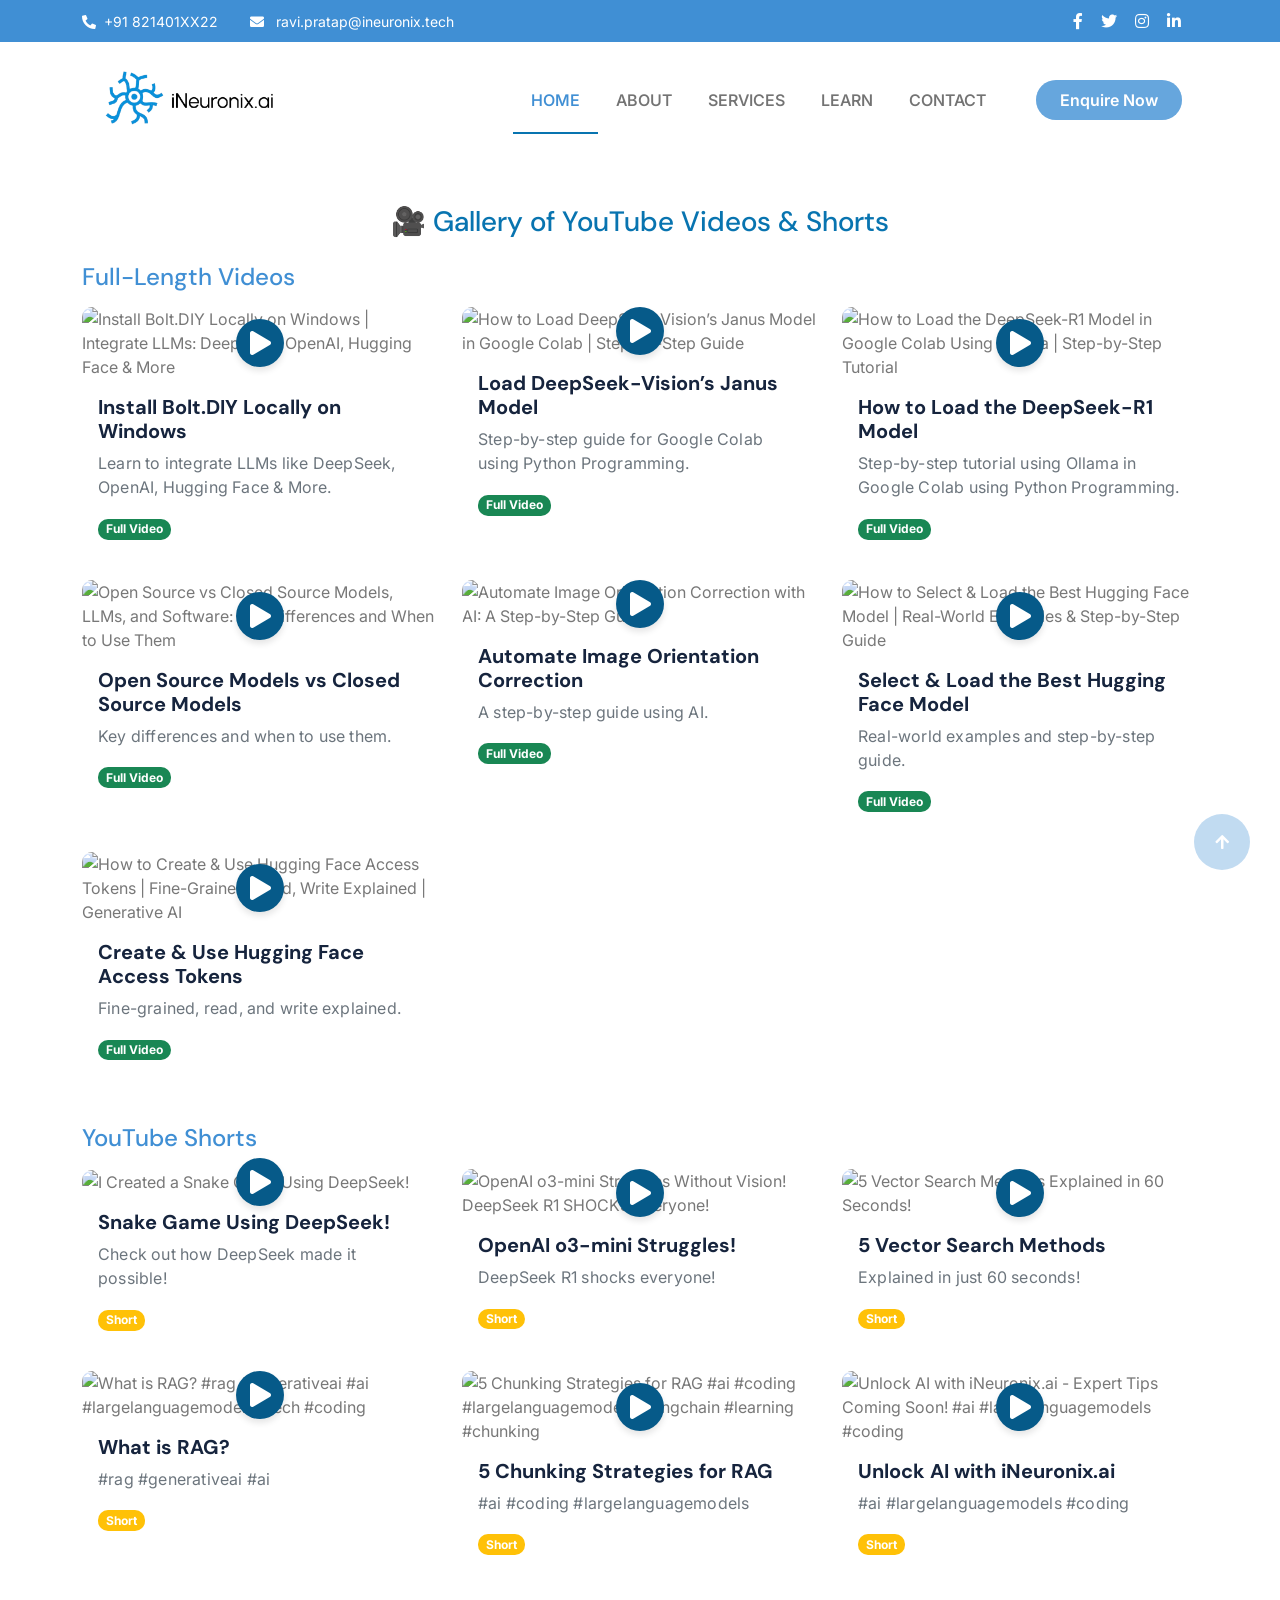
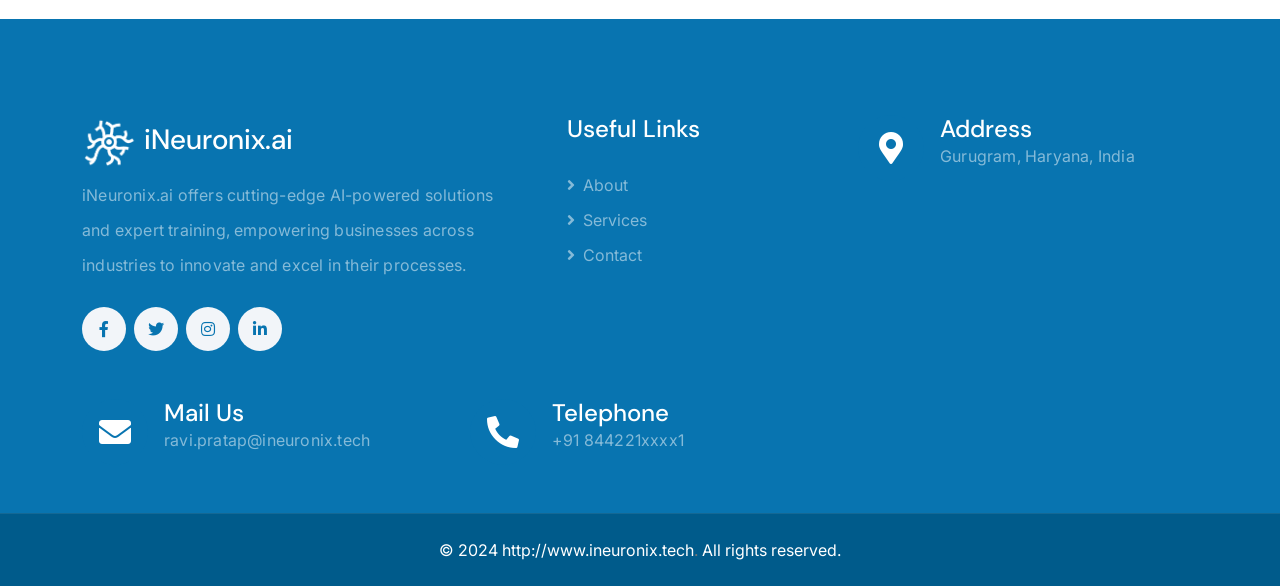
==== commit 9d7247c0: "adding new short to the website over here" ====
--- a/learn.html
+++ b/learn.html
@@ -1002,6 +1002,35 @@
     <!-- Shorts Section -->
     <h4 class="mt-5 mb-3" style="color: #408fd4;">YouTube Shorts</h4>
     <div class="row g-4">
+
+           <!-- Short new -->
+           <div class="col-md-4 col-sm-6"> 
+            <div class="card shadow-sm border-0">
+              <div class="position-relative">
+                <img
+                  src="https://img.youtube.com/vi/j1dWs37KBs0/mqdefault.jpg"
+                  alt="I Created a Snake Game Using DeepSeek!"
+                  class="card-img-top img-fluid rounded"
+                />
+                <a
+                  href="https://www.youtube.com/shorts/j1dWs37KBs0"
+                  target="_blank"
+                  class="btn btn-primary btn-sm position-absolute top-50 start-50 translate-middle rounded-circle play-icon"
+                  aria-label="Play short I Created a Snake Game Using DeepSeek"
+                >
+                  <i class="fas fa-play"></i>
+                </a>
+              </div>
+              <div class="card-body">
+                <h5 class="card-title">Snake Game Using DeepSeek!</h5>
+                <p class="card-text text-muted">Check out how DeepSeek made it possible!</p>
+                <span class="badge bg-warning">Short</span>
+              </div>
+            </div>
+          </div>
+          
+
+
       <!-- Short 1 -->
       <div class="col-md-4 col-sm-6">
         <div class="card shadow-sm border-0">
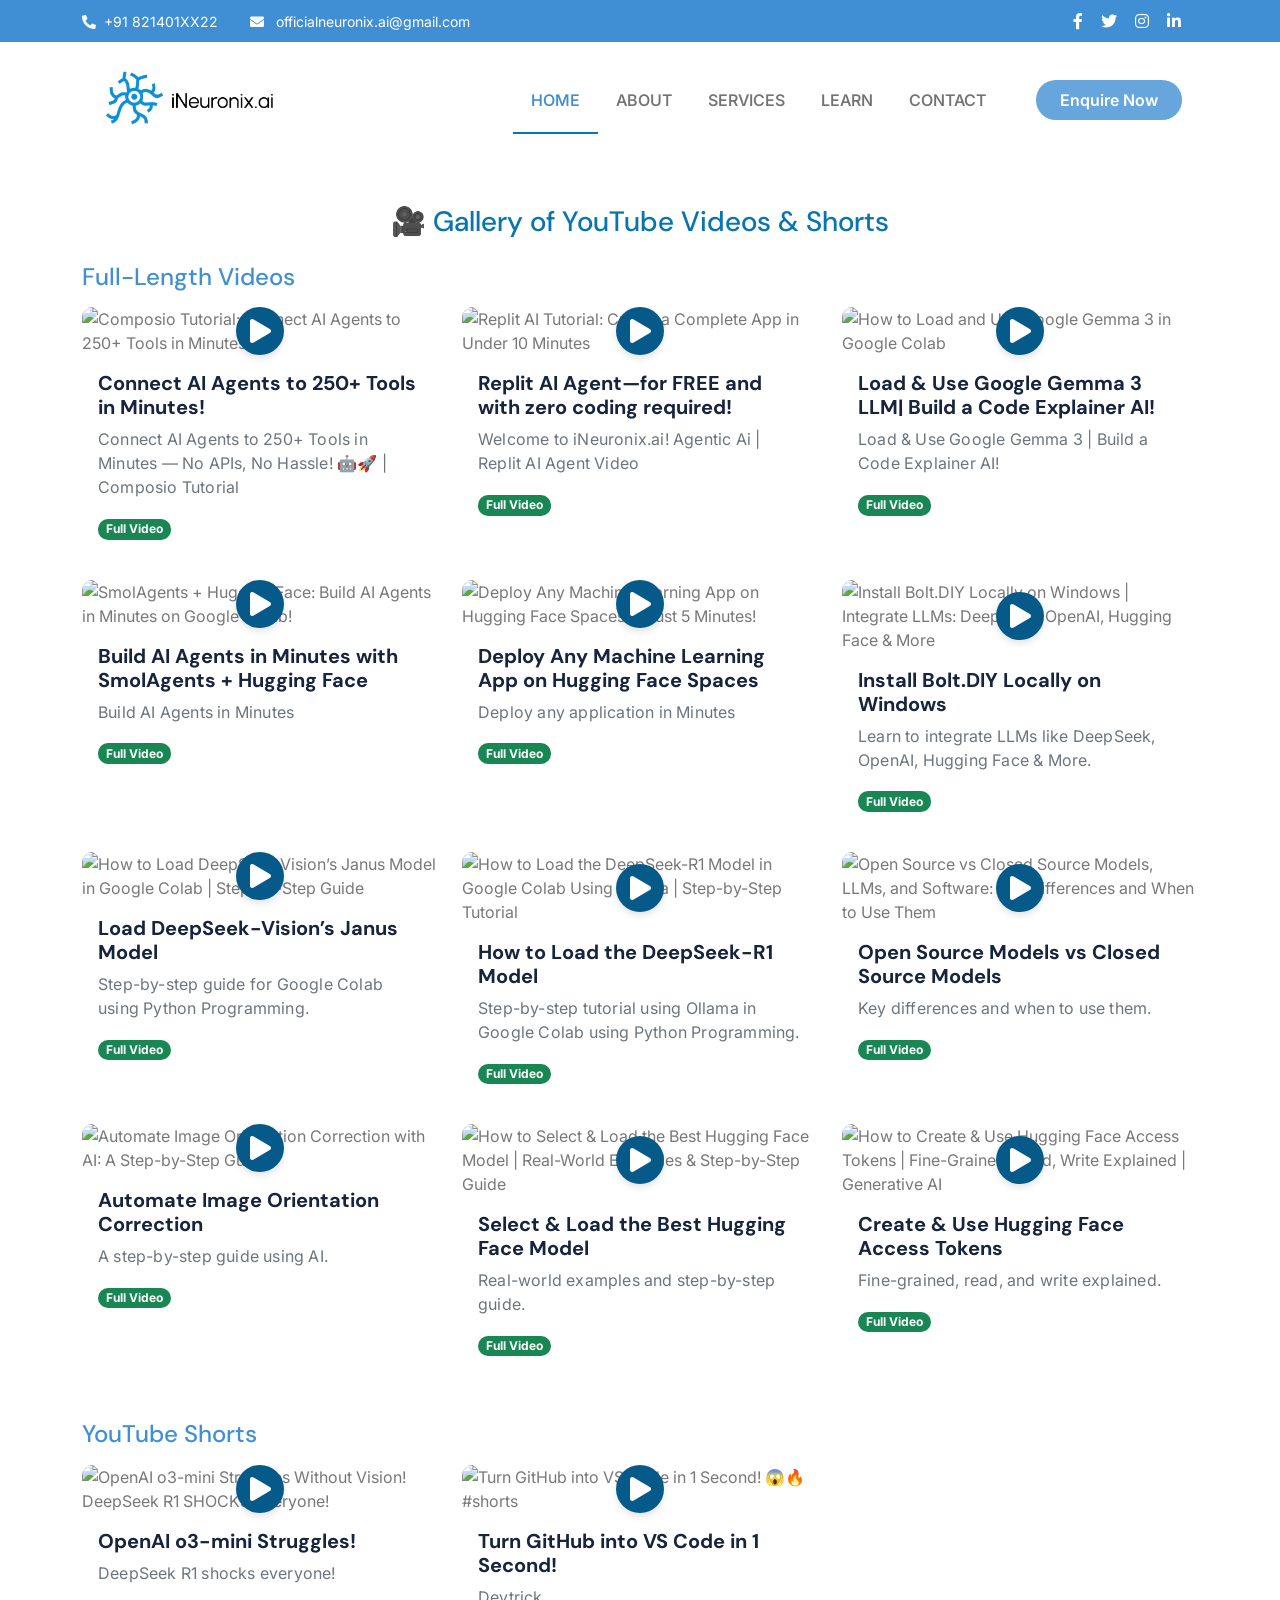
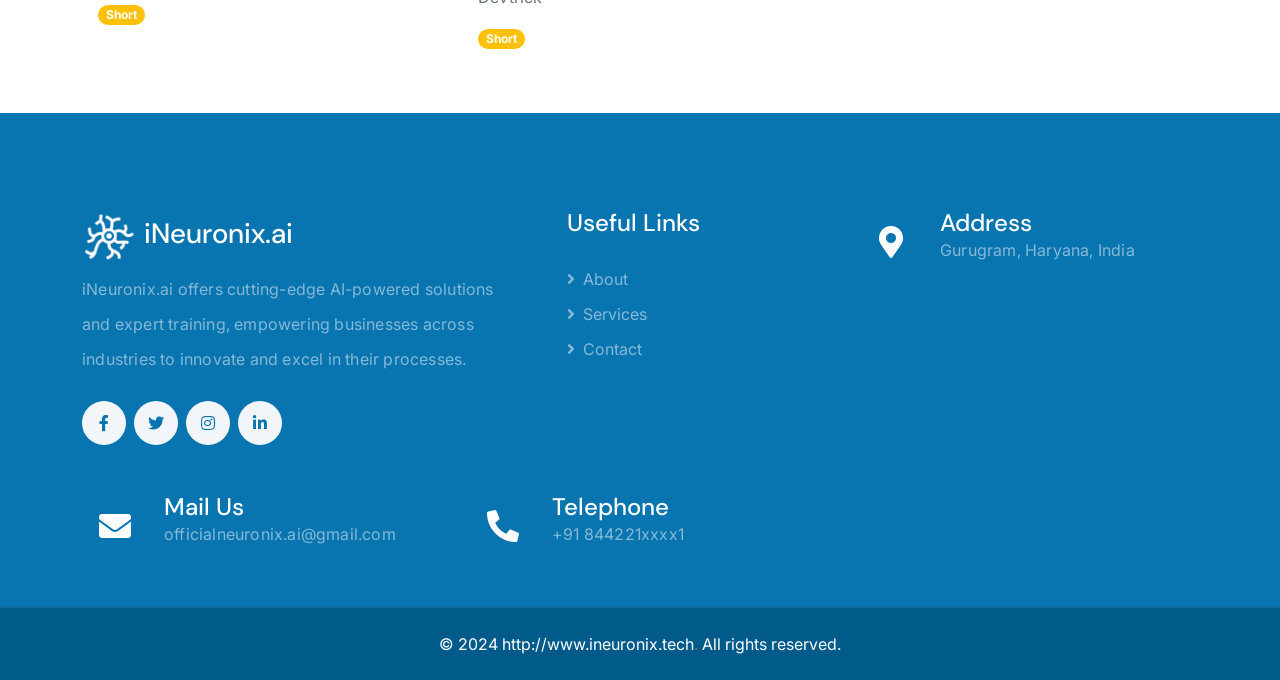
==== commit 93274d98: "m" ====
--- a/learn.html
+++ b/learn.html
@@ -632,7 +632,8 @@
               <div class="ps-3">
                 <a href="mailto:example@gmail.com" class="text-white small"
                   ><i class="fas fa-envelope text-white me-2"></i>
-                  ravi.pratap@ineuronix.tech</a
+                  officialneuronix.ai@gmail.com
+</a
                 >
               </div>
             </div>
@@ -810,6 +811,155 @@
     <!-- Full-Length Videos Section -->
     <h4 class="mb-3" style="color: #408fd4;">Full-Length Videos</h4>
     <div class="row g-4">
+
+
+       <!-- Video 1 -->
+      <div class="col-md-4 col-sm-6">
+        <div class="card shadow-sm border-0">
+          <div class="position-relative">
+            <img
+              src="https://i9.ytimg.com/vi_webp/oVmHJvErnf8/mqdefault.webp?v=680d1c6b&sqp=COy9scIG&rs=AOn4CLDYweQm3Rxe8c9m0Wf0i5A6FTUfKw"
+              alt="Composio Tutorial: Connect AI Agents to 250+ Tools in Minutes!"
+              class="card-img-top img-fluid rounded"
+            />
+            <a
+              href="https://www.youtube.com/watch?v=oVmHJvErnf8"
+              target="_blank"
+              class="btn btn-primary position-absolute top-50 start-50 translate-middle rounded-circle play-icon"
+              aria-label="Play video Install Composio"
+            >
+              <i class="fas fa-play"></i>
+            </a>
+          </div>
+          <div class="card-body">
+            <h5 class="card-title">Connect AI Agents to 250+ Tools in Minutes!</h5>
+            <p class="card-text text-muted">
+              Connect AI Agents to 250+ Tools in Minutes — No APIs, No Hassle! 🤖🚀 | Composio Tutorial
+            </p>
+            <span class="badge bg-success">Full Video</span>
+          </div>
+        </div>
+      </div>
+
+       <!-- Video 1 -->
+      <div class="col-md-4 col-sm-6">
+        <div class="card shadow-sm border-0">
+          <div class="position-relative">
+            <img
+              src="https://i9.ytimg.com/vi_webp/OQ5x-JA6d-8/mqdefault.webp?v=67de5ffb&sqp=COy9scIG&rs=AOn4CLDmZlb5lzAl-glCGNBLDb4eBz93MA"
+              alt="Replit AI Tutorial: Create a Complete App in Under 10 Minutes"
+              class="card-img-top img-fluid rounded"
+            />
+            <a
+              href="https://www.youtube.com/watch?v=OQ5x-JA6d-8"
+              target="_blank"
+              class="btn btn-primary position-absolute top-50 start-50 translate-middle rounded-circle play-icon"
+              aria-label="Play video Install Composio"
+            >
+              <i class="fas fa-play"></i>
+            </a>
+          </div>
+          <div class="card-body">
+            <h5 class="card-title">Replit AI Agent—for FREE and with zero coding required! </h5>
+            <p class="card-text text-muted">
+              Welcome to iNeuronix.ai! Agentic Ai | Replit AI Agent Video
+            </p>
+            <span class="badge bg-success">Full Video</span>
+          </div>
+        </div>
+      </div>
+
+       <!-- Video 1 -->
+      <div class="col-md-4 col-sm-6">
+        <div class="card shadow-sm border-0">
+          <div class="position-relative">
+            <img
+              src="https://i9.ytimg.com/vi/htcWaJr61pw/mqdefault.jpg?v=67d2924c&sqp=CJjAscIG&rs=AOn4CLBoKQ-MDG9Qg3Lvncwd8kKdcg2b0Q"
+              alt="How to Load and Use Google Gemma 3 in Google Colab"
+              class="card-img-top img-fluid rounded"
+            />
+            <a
+              href="https://www.youtube.com/watch?v=htcWaJr61pw"
+              target="_blank"
+              class="btn btn-primary position-absolute top-50 start-50 translate-middle rounded-circle play-icon"
+              aria-label="Play video Install Composio"
+            >
+              <i class="fas fa-play"></i>
+            </a>
+          </div>
+          <div class="card-body">
+            <h5 class="card-title">Load & Use Google Gemma 3 LLM| Build a Code Explainer AI!</h5>
+            <p class="card-text text-muted">
+              Load & Use Google Gemma 3 | Build a Code Explainer AI!
+
+            </p>
+            <span class="badge bg-success">Full Video</span>
+          </div>
+        </div>
+      </div>
+
+       <!-- Video 1 -->
+      <div class="col-md-4 col-sm-6">
+        <div class="card shadow-sm border-0">
+          <div class="position-relative">
+            <img
+              src="https://i9.ytimg.com/vi_webp/scKhOyr04kE/mqdefault.webp?v=67cd506b&sqp=CJjAscIG&rs=AOn4CLBEDsOCghboFWBrTBUJpSz0p7iTZw"
+              alt="SmolAgents + Hugging Face: Build AI Agents in Minutes on Google Colab!"
+              class="card-img-top img-fluid rounded"
+            />
+            <a
+              href="https://www.youtube.com/watch?v=scKhOyr04kE"
+              target="_blank"
+              class="btn btn-primary position-absolute top-50 start-50 translate-middle rounded-circle play-icon"
+              aria-label="Play video Install Composio"
+            >
+              <i class="fas fa-play"></i>
+            </a>
+          </div>
+          <div class="card-body">
+            <h5 class="card-title">Build AI Agents in Minutes with SmolAgents + Hugging Face</h5>
+            <p class="card-text text-muted">
+              Build AI Agents in Minutes
+
+            </p>
+            <span class="badge bg-success">Full Video</span>
+          </div>
+        </div>
+      </div>
+
+       <!-- Video 1 -->
+      <div class="col-md-4 col-sm-6">
+        <div class="card shadow-sm border-0">
+          <div class="position-relative">
+            <img
+              src="https://i9.ytimg.com/vi/fXUT87PzKKs/mqdefault.jpg?v=67cc6f10&sqp=CMTCscIG&rs=AOn4CLBaN1BHdmmSuEJmICMJ-DmabgAtng"
+              alt="Deploy Any Machine Learning App on Hugging Face Spaces in Just 5 Minutes!"
+              class="card-img-top img-fluid rounded"
+            />
+            <a
+              href="https://www.youtube.com/watch?v=fXUT87PzKKs"
+              target="_blank"
+              class="btn btn-primary position-absolute top-50 start-50 translate-middle rounded-circle play-icon"
+              aria-label="Play video Install Composio"
+            >
+              <i class="fas fa-play"></i>
+            </a>
+          </div>
+          <div class="card-body">
+            <h5 class="card-title">Deploy Any Machine Learning App on Hugging Face Spaces</h5>
+            <p class="card-text text-muted">
+              Deploy any application in Minutes
+
+            </p>
+            <span class="badge bg-success">Full Video</span>
+          </div>
+        </div>
+      </div>
+
+
+
+
+
       <!-- Video 1 -->
       <div class="col-md-4 col-sm-6">
         <div class="card shadow-sm border-0">
@@ -1003,31 +1153,7 @@
     <h4 class="mt-5 mb-3" style="color: #408fd4;">YouTube Shorts</h4>
     <div class="row g-4">
 
-           <!-- Short new -->
-           <div class="col-md-4 col-sm-6"> 
-            <div class="card shadow-sm border-0">
-              <div class="position-relative">
-                <img
-                  src="https://img.youtube.com/vi/j1dWs37KBs0/mqdefault.jpg"
-                  alt="I Created a Snake Game Using DeepSeek!"
-                  class="card-img-top img-fluid rounded"
-                />
-                <a
-                  href="https://www.youtube.com/shorts/j1dWs37KBs0"
-                  target="_blank"
-                  class="btn btn-primary btn-sm position-absolute top-50 start-50 translate-middle rounded-circle play-icon"
-                  aria-label="Play short I Created a Snake Game Using DeepSeek"
-                >
-                  <i class="fas fa-play"></i>
-                </a>
-              </div>
-              <div class="card-body">
-                <h5 class="card-title">Snake Game Using DeepSeek!</h5>
-                <p class="card-text text-muted">Check out how DeepSeek made it possible!</p>
-                <span class="badge bg-warning">Short</span>
-              </div>
-            </div>
-          </div>
+          
           
 
 
@@ -1056,87 +1182,36 @@
           </div>
         </div>
       </div>
-  
-      <!-- Short 2 -->
+
+      <!-- Short 1 -->
       <div class="col-md-4 col-sm-6">
         <div class="card shadow-sm border-0">
           <div class="position-relative">
             <img
-              src="https://img.youtube.com/vi/E8EFEJ_XKJ4/mqdefault.jpg"
-              alt="5 Vector Search Methods Explained in 60 Seconds!"
+              src="https://i9.ytimg.com/vi_webp/NE2jdpsn-ww/mq2.webp?sqp=CMTCscIG-oaymwEoCMACELQB8quKqQMcGADwAQH4AbYIgAKAD4oCDAgAEAEYZSBlKGUwDw==&rs=AOn4CLAfsP-piE5lTNtzd49vTDIz3RYETw"
+              alt="Turn GitHub into VS Code in 1 Second! 😱🔥#shorts"
               class="card-img-top img-fluid rounded"
             />
             <a
-              href="https://youtube.com/shorts/E8EFEJ_XKJ4"
+              href="https://www.youtube.com/shorts/NE2jdpsn-ww"
               target="_blank"
               class="btn btn-primary btn-sm position-absolute top-50 start-50 translate-middle rounded-circle play-icon"
-              aria-label="Play short 5 Vector Search Methods"
+              aria-label="Play short OpenAI o3-mini Struggles Without Vision"
             >
               <i class="fas fa-play"></i>
             </a>
           </div>
           <div class="card-body">
-            <h5 class="card-title">5 Vector Search Methods</h5>
-            <p class="card-text text-muted">Explained in just 60 seconds!</p>
+            <h5 class="card-title">Turn GitHub into VS Code in 1 Second!</h5>
+            <p class="card-text text-muted">Devtrick</p>
             <span class="badge bg-warning">Short</span>
           </div>
         </div>
       </div>
-
-      <!-- Short 3 -->
-<div class="col-md-4 col-sm-6">
-    <div class="card shadow-sm border-0">
-      <div class="position-relative">
-        <img
-          src="https://img.youtube.com/vi/cdIrGpb0aqM/mqdefault.jpg"
-          alt="What is RAG? #rag #generativeai #ai #largelanguagemodels #tech #coding"
-          class="card-img-top img-fluid rounded"
-        />
-        <a
-          href="https://youtube.com/shorts/cdIrGpb0aqM"
-          target="_blank"
-          class="btn btn-primary btn-sm position-absolute top-50 start-50 translate-middle rounded-circle play-icon"
-          aria-label="Play short What is RAG?"
-        >
-          <i class="fas fa-play"></i>
-        </a>
-      </div>
-      <div class="card-body">
-        <h5 class="card-title">What is RAG?</h5>
-        <p class="card-text text-muted">#rag #generativeai #ai</p>
-        <span class="badge bg-warning">Short</span>
-      </div>
-    </div>
-  </div>
   
-  <!-- Short 4 -->
-  <div class="col-md-4 col-sm-6">
-    <div class="card shadow-sm border-0">
-      <div class="position-relative">
-        <img
-          src="https://img.youtube.com/vi/xlN3HMVhSmg/mqdefault.jpg"
-          alt="5 Chunking Strategies for RAG #ai #coding #largelanguagemodels #langchain #learning #chunking"
-          class="card-img-top img-fluid rounded"
-        />
-        <a
-          href="https://youtube.com/shorts/xlN3HMVhSmg"
-          target="_blank"
-          class="btn btn-primary btn-sm position-absolute top-50 start-50 translate-middle rounded-circle play-icon"
-          aria-label="Play short 5 Chunking Strategies for RAG"
-        >
-          <i class="fas fa-play"></i>
-        </a>
-      </div>
-      <div class="card-body">
-        <h5 class="card-title">5 Chunking Strategies for RAG</h5>
-        <p class="card-text text-muted">#ai #coding #largelanguagemodels</p>
-        <span class="badge bg-warning">Short</span>
-      </div>
-    </div>
-  </div>
-  
+     
   <!-- Short 5 -->
-  <div class="col-md-4 col-sm-6">
+  <!-- <div class="col-md-4 col-sm-6">
     <div class="card shadow-sm border-0">
       <div class="position-relative">
         <img
@@ -1160,7 +1235,7 @@
       </div>
     </div>
   </div>
-</div>
+</div> -->
       <!-- Repeat for other shorts -->
       <!-- Add cards for all other shorts following the same structure -->
     </div>
@@ -1262,7 +1337,8 @@
               </div>
               <div>
                 <h4 class="text-white">Mail Us</h4>
-                <p class="text-white-50 mb-0">ravi.pratap@ineuronix.tech</p>
+                <p class="text-white-50 mb-0">officialneuronix.ai@gmail.com
+</p>
               </div>
             </div>
           </div>
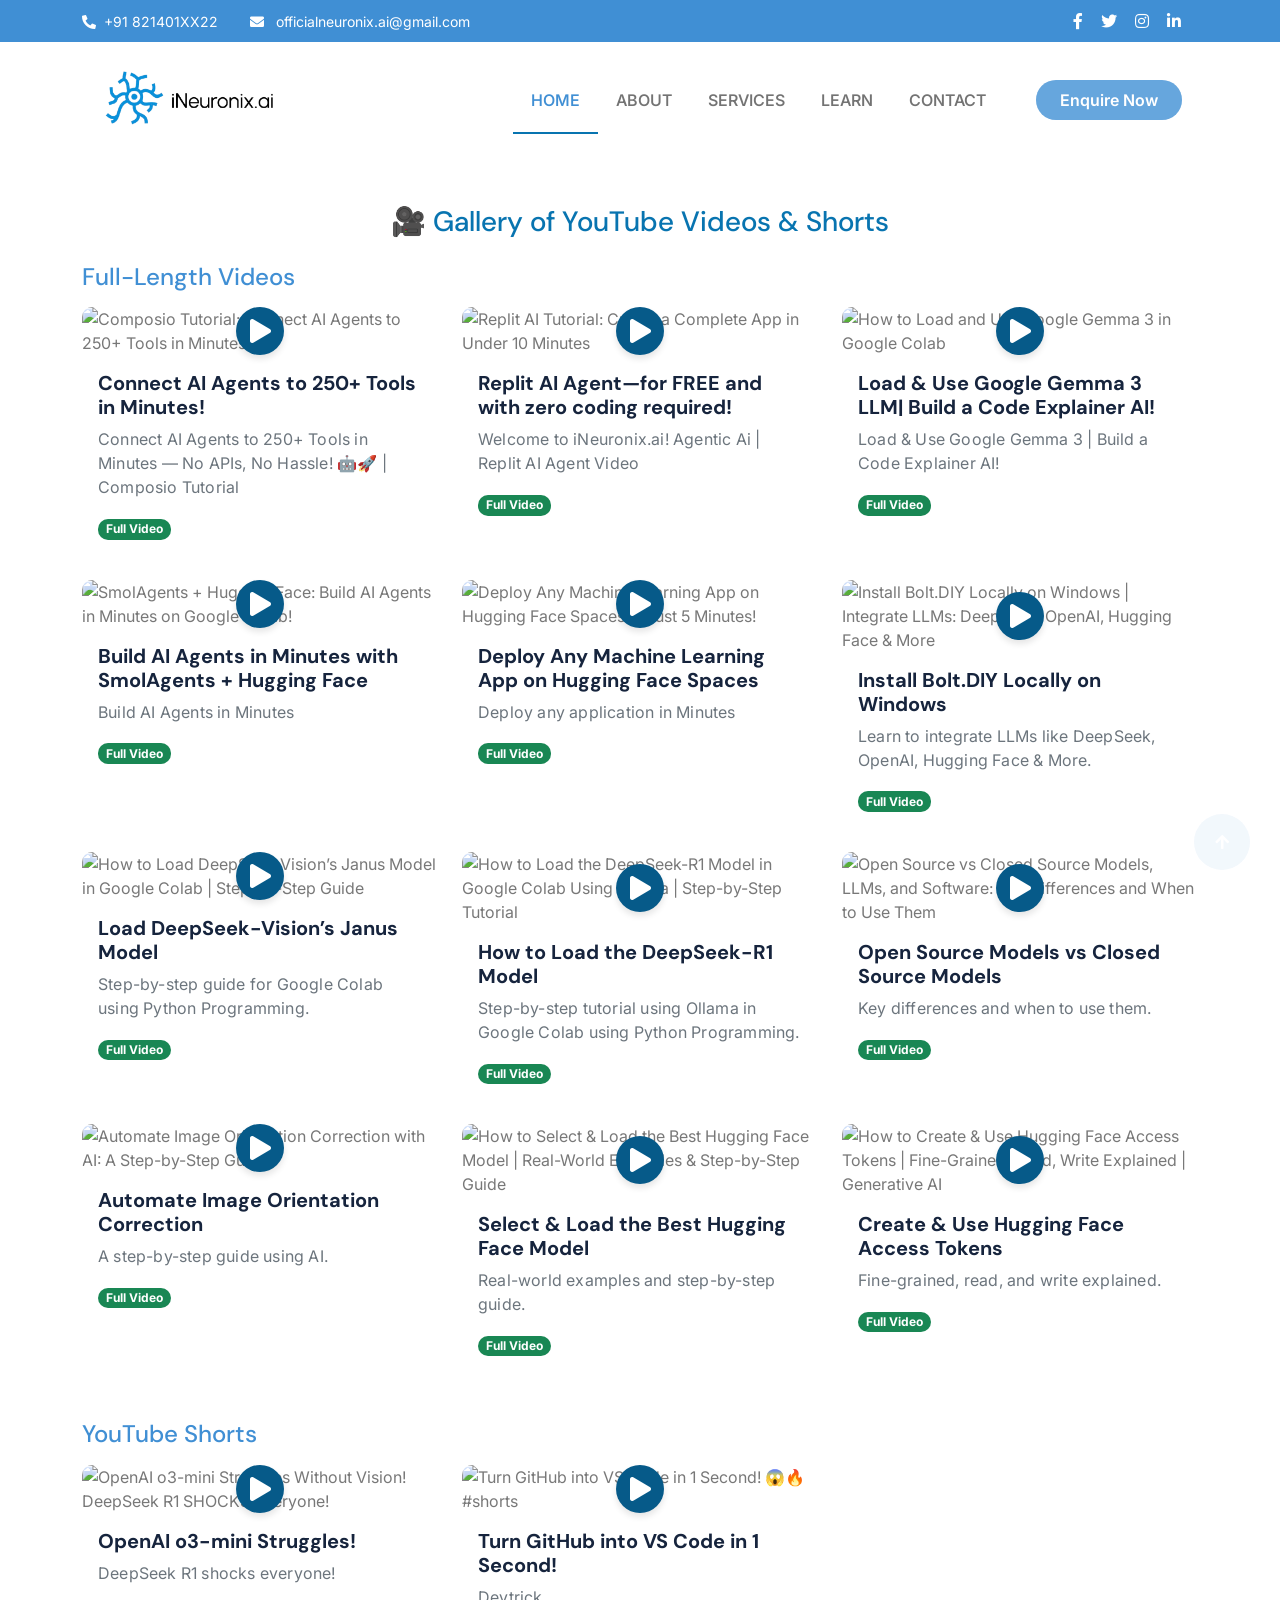
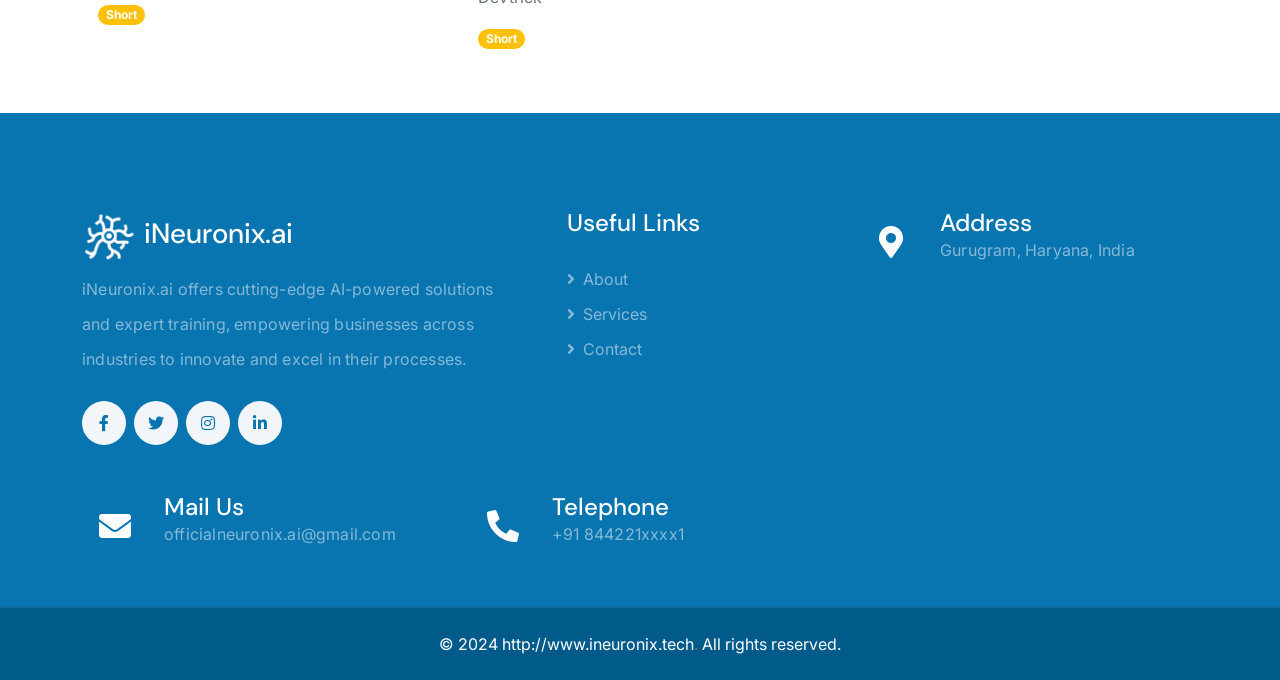
==== commit 0407c5b3: "a" ====
--- a/learn.html
+++ b/learn.html
@@ -652,7 +652,7 @@
                 ></a>
                 <a
                   class="btn p-0 text-white me-0"
-                  href="https://www.linkedin.com/in/ineuronix-ai-750268344"
+                  href="https://www.linkedin.com/company/106266646/admin/dashboard/"
                   ><i class="fab fa-linkedin-in"></i
                 ></a>
               </div>
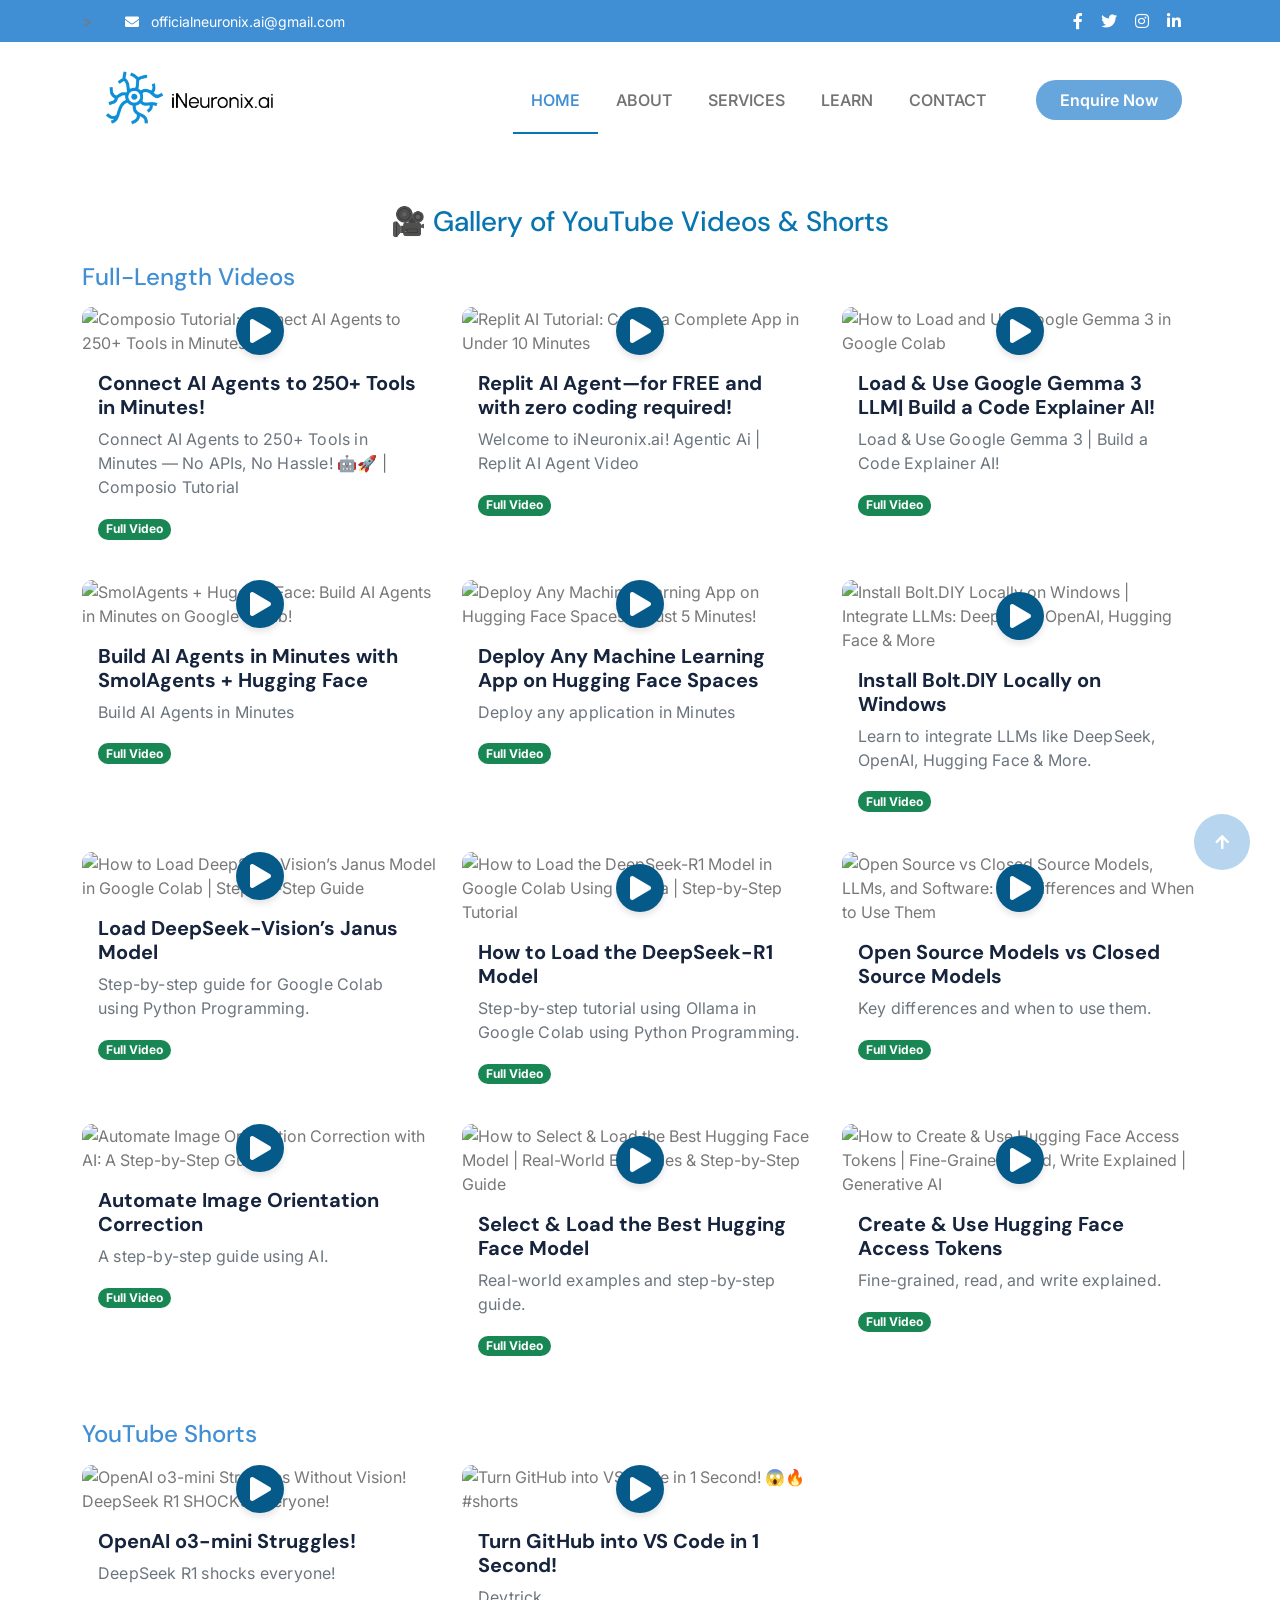
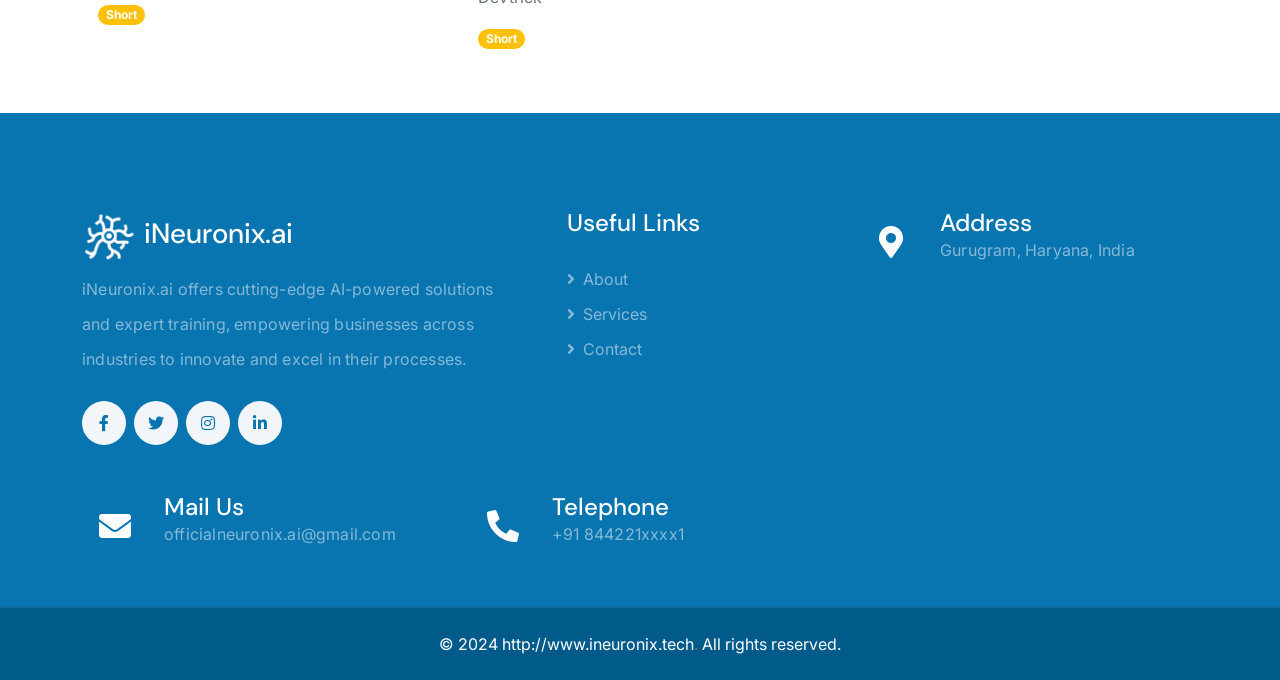
==== commit 6bb9ccd3: "ssss" ====
--- a/learn.html
+++ b/learn.html
@@ -624,9 +624,9 @@
           <div class="col-lg-8 text-center text-lg-start mb-lg-0">
             <div class="d-flex flex-wrap">
               <div class="border-end pe-3 custom-border">
-                <a href="#" class="text-white small"
+                <!-- <a href="#" class="text-white small"
                   ><i class="fas fa-phone-alt text-white me-2"></i>+91
-                  821401XX22</a
+                  821401XX22</a -->
                 >
               </div>
               <div class="ps-3">
